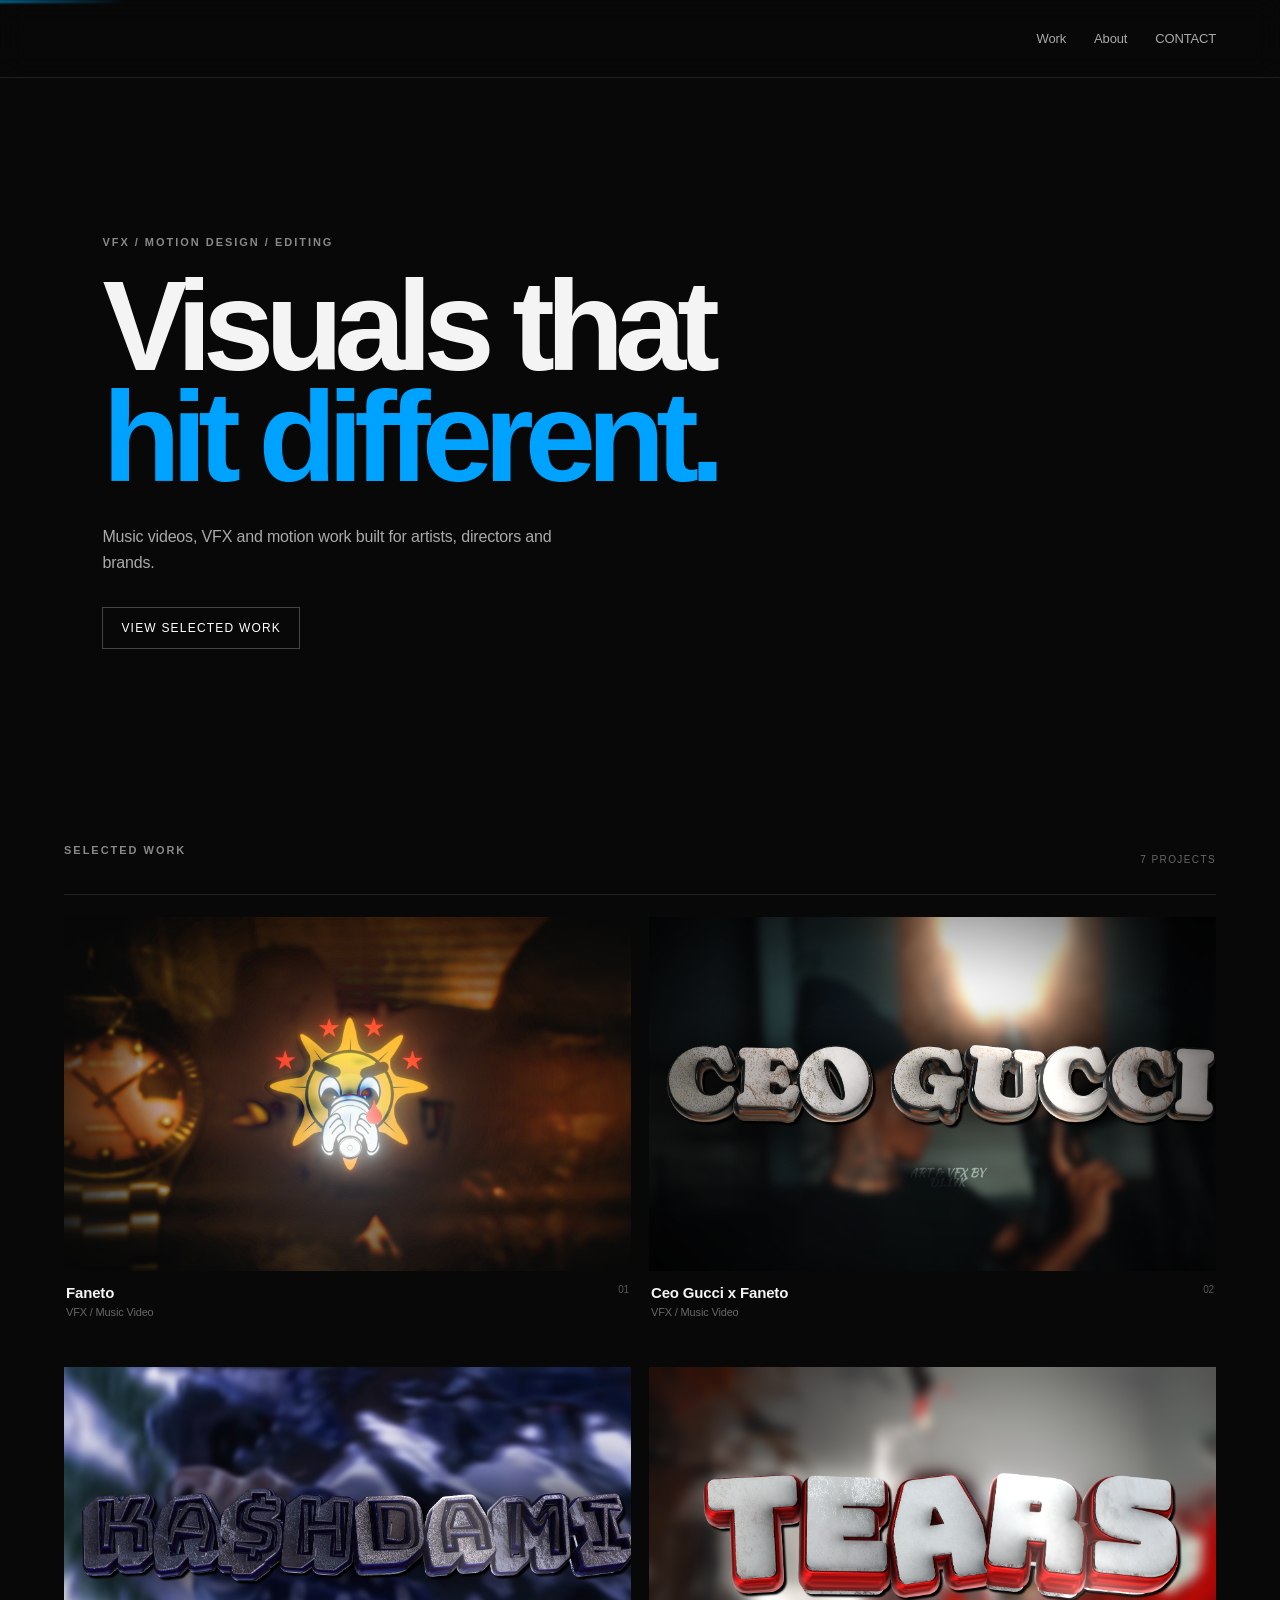
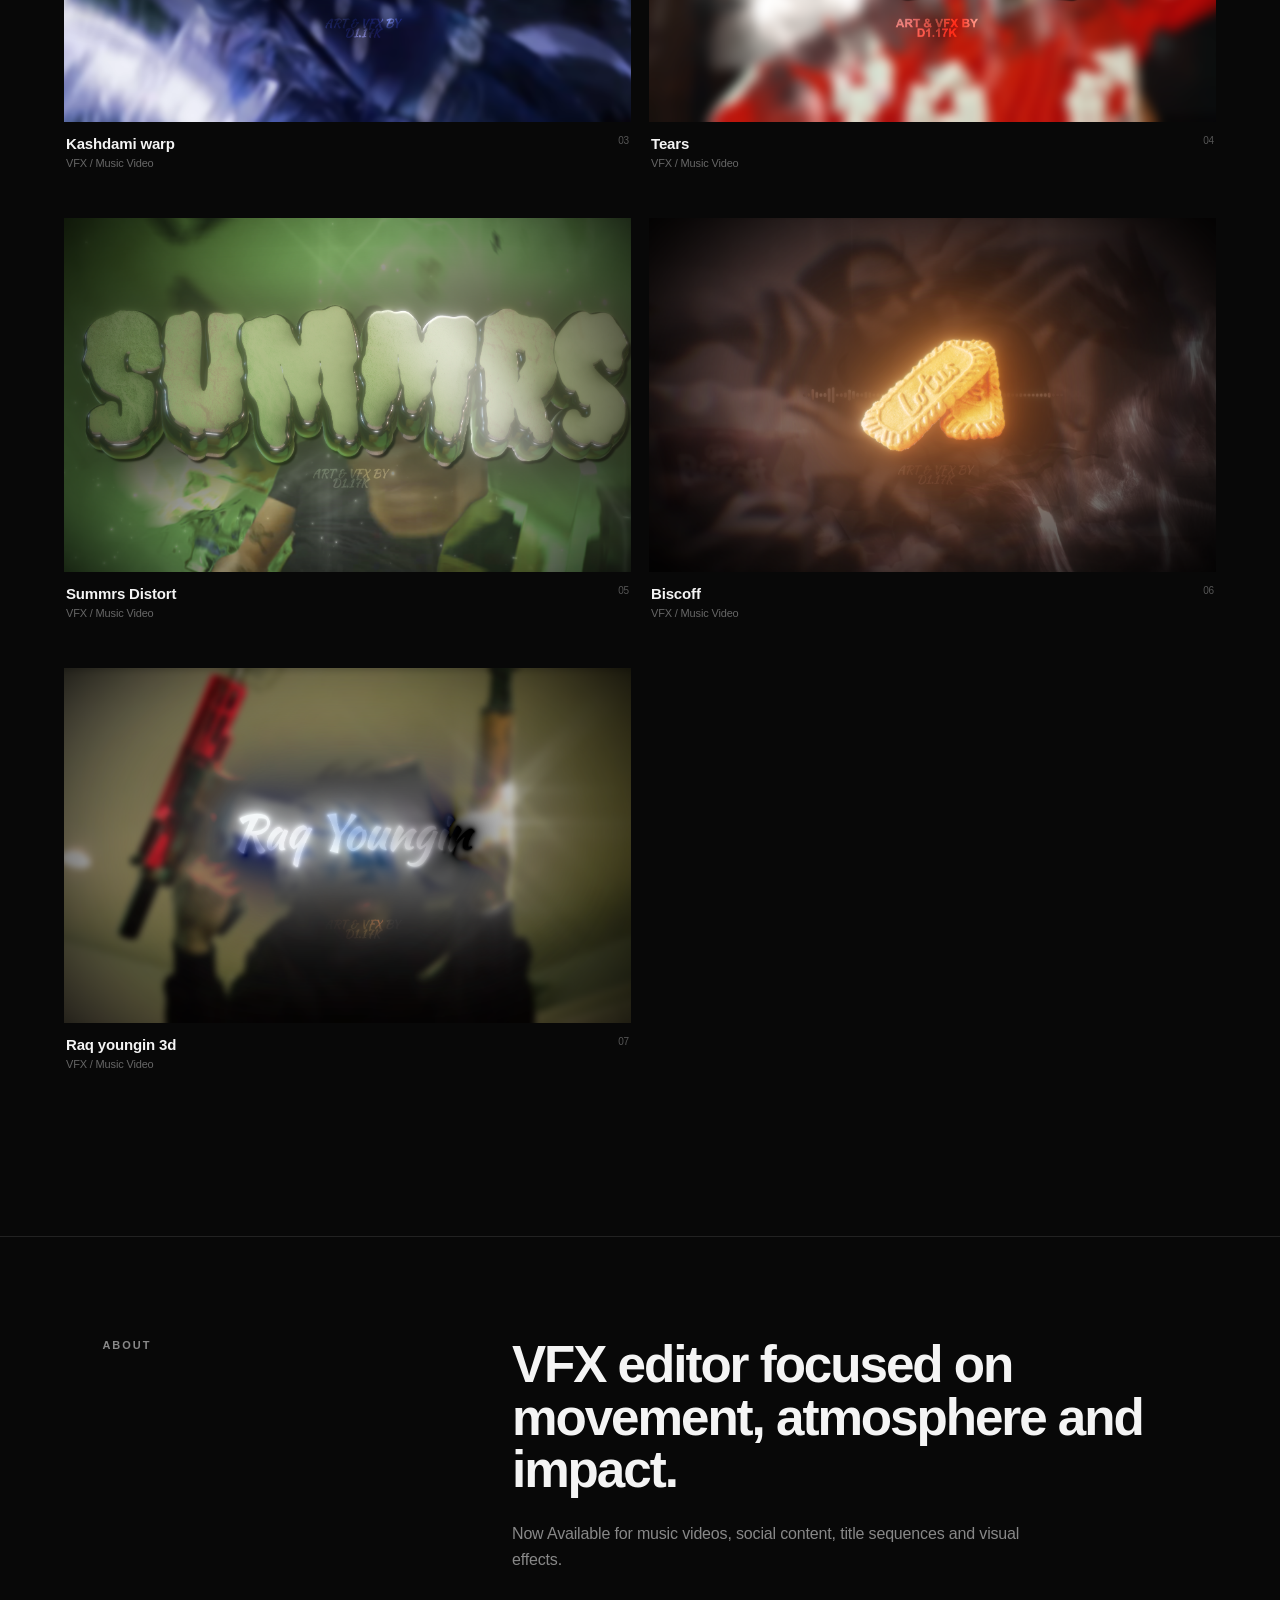
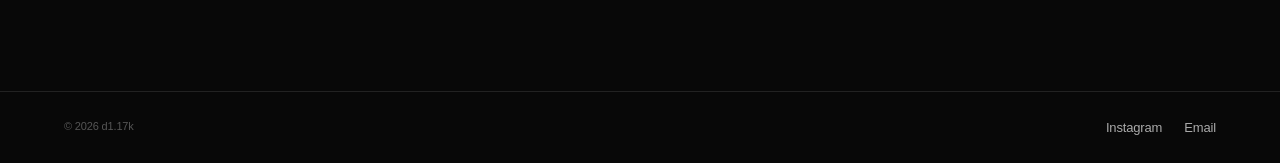
==== index.html @ 67b890e6 "Update index.html" ====
<!doctype html>
<html lang="en">
<head>
  <meta charset="utf-8">
  <meta name="viewport" content="width=device-width, initial-scale=1">
  <title>d1.17k — VFX/Motion</title>
  <link rel="icon" type="image/png" href="favicon.png">
  <meta name="description" content="VFX, motion design and music video work by d1.17k">
  <link rel="stylesheet" href="style.css">
</head>
<body>
  <header class="nav">
    <a class="logo" href="#">
  <video
    src="videos/logo.mov"
    autoplay
    muted
    loop
    playsinline
  ></video>
</a>
    <nav>
      <a href="#work">Work</a>
      <a href="#about">About</a>
      <a href="contact.html">CONTACT</a>
    </nav>
  </header>

  <main>
    <section class="hero">
      <p class="eyebrow">VFX / MOTION DESIGN / EDITING</p>
      <h1>Visuals that<br><span>hit different.</span></h1>
      <p class="intro">Music videos, VFX and motion work built for artists, directors and brands.</p>
      <a class="button" href="#work">View selected work</a>
    </section>

    <section id="work" class="work">
      <div class="section-head">
        <p class="eyebrow">SELECTED WORK</p>
        <p class="count" id="count"></p>
      </div>
      <div class="grid" id="grid"></div>
    </section>

    <section id="about" class="about">
      <p class="eyebrow">ABOUT</p>
      <div>
        <h2>VFX editor focused on movement, atmosphere and impact.</h2>
        <p>Now Available for music videos, social content, title sequences and visual effects.</p>
      </div>
    </section>
  </main>

  <footer>
    <span>© 2026 d1.17k</span>
    <div>
      <a href="https://instagram.com/d1.17k" target="_blank" rel="noreferrer">Instagram</a>
      <a href="contact.html">Email</a>
    </div>
  </footer>

  <script src="videos.js"></script>
  <script>
    const grid = document.getElementById('grid');
    const count = document.getElementById('count');
    count.textContent = `${VIDEOS.length} PROJECT${VIDEOS.length === 1 ? '' : 'S'}`;

    VIDEOS.forEach((v, i) => {
      const card = document.createElement('article');
      card.className = 'card';
     card.innerHTML = `
  <div class="media">
    ${v.poster ? `<img class="thumbnail" src="${v.poster}" alt="${v.title} thumbnail">` : ''}
    <video src="${v.src}" loop playsinline preload="metadata"></video>
    <div class="play">PLAY</div>
  </div>
  <div class="meta">
    <div><h3>${v.title}</h3><p>${v.category || ''}</p></div>
    <span>${String(i+1).padStart(2,'0')}</span>
  </div>`;

const video = card.querySelector('video');
const thumbnail = card.querySelector('.thumbnail');
const media = card.querySelector('.media');

media.addEventListener('mouseenter', () => {
  if (thumbnail) thumbnail.style.opacity = '0';
  video.style.opacity = '1';
  video.play().catch(() => {});
});

media.addEventListener('mouseleave', () => {
  video.pause();
  video.currentTime = 0;
  video.style.opacity = '0';

  if (thumbnail) {
    thumbnail.style.opacity = '1';
  }
});

media.addEventListener('click', () => {
  if (video.paused) {
    if (thumbnail) thumbnail.style.opacity = '0';
    video.style.opacity = '1';
    video.play().catch(() => {});
  } else {
    video.pause();
    video.currentTime = 0;
    video.style.opacity = '0';

    if (thumbnail) {
      thumbnail.style.opacity = '1';
    }
  }
});
      grid.appendChild(card);
    });
  </script>
</body>
</html>
---- style.css ----
*{box-sizing:border-box}html{scroll-behavior:smooth}body{margin:0;background:#080808;color:#f4f4f4;font-family:Arial,Helvetica,sans-serif;letter-spacing:-.01em}.nav{height:78px;display:flex;align-items:center;justify-content:space-between;padding:0 5vw;border-bottom:1px solid #202020;position:sticky;top:0;background:rgba(8,8,8,.88);backdrop-filter:blur(14px);z-index:10}.logo{font-weight:900;font-size:21px;letter-spacing:.08em;color:#fff;text-decoration:none}.logo span{color:#00a2ff}.nav nav{display:flex;gap:28px}.nav nav a,footer a{color:#aaa;text-decoration:none;font-size:13px}.nav nav a:hover,footer a:hover{color:#fff}.hero{min-height:78vh;padding:13vh 8vw 10vh;display:flex;flex-direction:column;justify-content:center}.eyebrow{font-size:11px;letter-spacing:.18em;color:#888;font-weight:700;margin:0 0 22px}.hero h1{font-size:clamp(58px,10vw,150px);line-height:.87;letter-spacing:-.07em;margin:0;font-weight:900}.hero h1 span{color:#00a2ff}.intro{max-width:480px;color:#aaa;line-height:1.6;margin:32px 0}.button{width:max-content;border:1px solid #444;color:#fff;text-decoration:none;padding:13px 18px;font-size:12px;text-transform:uppercase;letter-spacing:.1em}.button:hover{background:#fff;color:#000}.work{padding:5vw 5vw 12vw}.section-head{display:flex;justify-content:space-between;border-bottom:1px solid #222;padding-bottom:16px;margin-bottom:22px}.count{font-size:10px;color:#666;letter-spacing:.14em}.grid{display:grid;grid-template-columns:repeat(2,minmax(0,1fr));gap:36px 18px}.card{min-width:0}.media{aspect-ratio:16/10;background:#111;position:relative;overflow:hidden;cursor:pointer}.media video{width:100%;height:100%;object-fit:cover;display:block;transition:transform .5s ease}.media:hover video{transform:scale(1.025)}.play{position:absolute;right:14px;bottom:14px;background:rgba(0,0,0,.7);padding:8px 10px;font-size:9px;letter-spacing:.15em;opacity:0;transition:.2s}.media:hover .play{opacity:1}.meta{display:flex;justify-content:space-between;padding:13px 2px}.meta h3{font-size:15px;margin:0 0 5px;font-weight:600}.meta p{font-size:11px;color:#666;margin:0}.meta>span{font-size:10px;color:#555}.about{border-top:1px solid #222;padding:8vw 8vw;display:grid;grid-template-columns:1fr 2fr;gap:6vw}.about h2{font-size:clamp(28px,4vw,58px);line-height:1.02;letter-spacing:-.04em;margin:0 0 25px}.about div p{color:#888;max-width:550px;line-height:1.6}footer{border-top:1px solid #222;padding:28px 5vw;display:flex;justify-content:space-between;color:#555;font-size:11px}footer div{display:flex;gap:22px}@media(max-width:700px){.grid{grid-template-columns:1fr}.about{grid-template-columns:1fr;gap:20px}.nav{padding:0 6vw}.nav nav{gap:15px}.hero{padding-left:6vw;padding-right:6vw}}
.media {
  position: relative;
  overflow: hidden;
}

.media .thumbnail,
.media video {
  width: 100%;
  height: 100%;
  object-fit: cover;
  display: block;
}

.media .thumbnail {
  position: absolute;
  inset: 0;
  z-index: 2;
  opacity: 2;
  transition: opacity 0.5s ease;
}

.media video {
  position: relative;
  z-index: 1;
  opacity: 0;
  transition: opacity 0.5s ease;
}

body {
  position: relative;
}

body::before {
  content: "";
  position: fixed;
  top: 0;
  left: -30%;
  width: 40%;
  height: 3px;
  z-index: 9999;
  pointer-events: none;

  background: linear-gradient(
    90deg,
    transparent,
    rgba(255, 0, 80, 0.7),
    rgba(120, 0, 255, 0.7),
    rgba(0, 180, 255, 0.7),
    transparent
  );

  filter: blur(1px);
  opacity: 0.85;

  animation: rgbChase 5s linear infinite;
}

@keyframes rgbChase {
  0% {
    left: -30%;
  }

  100% {
    left: 100%;
  }
}
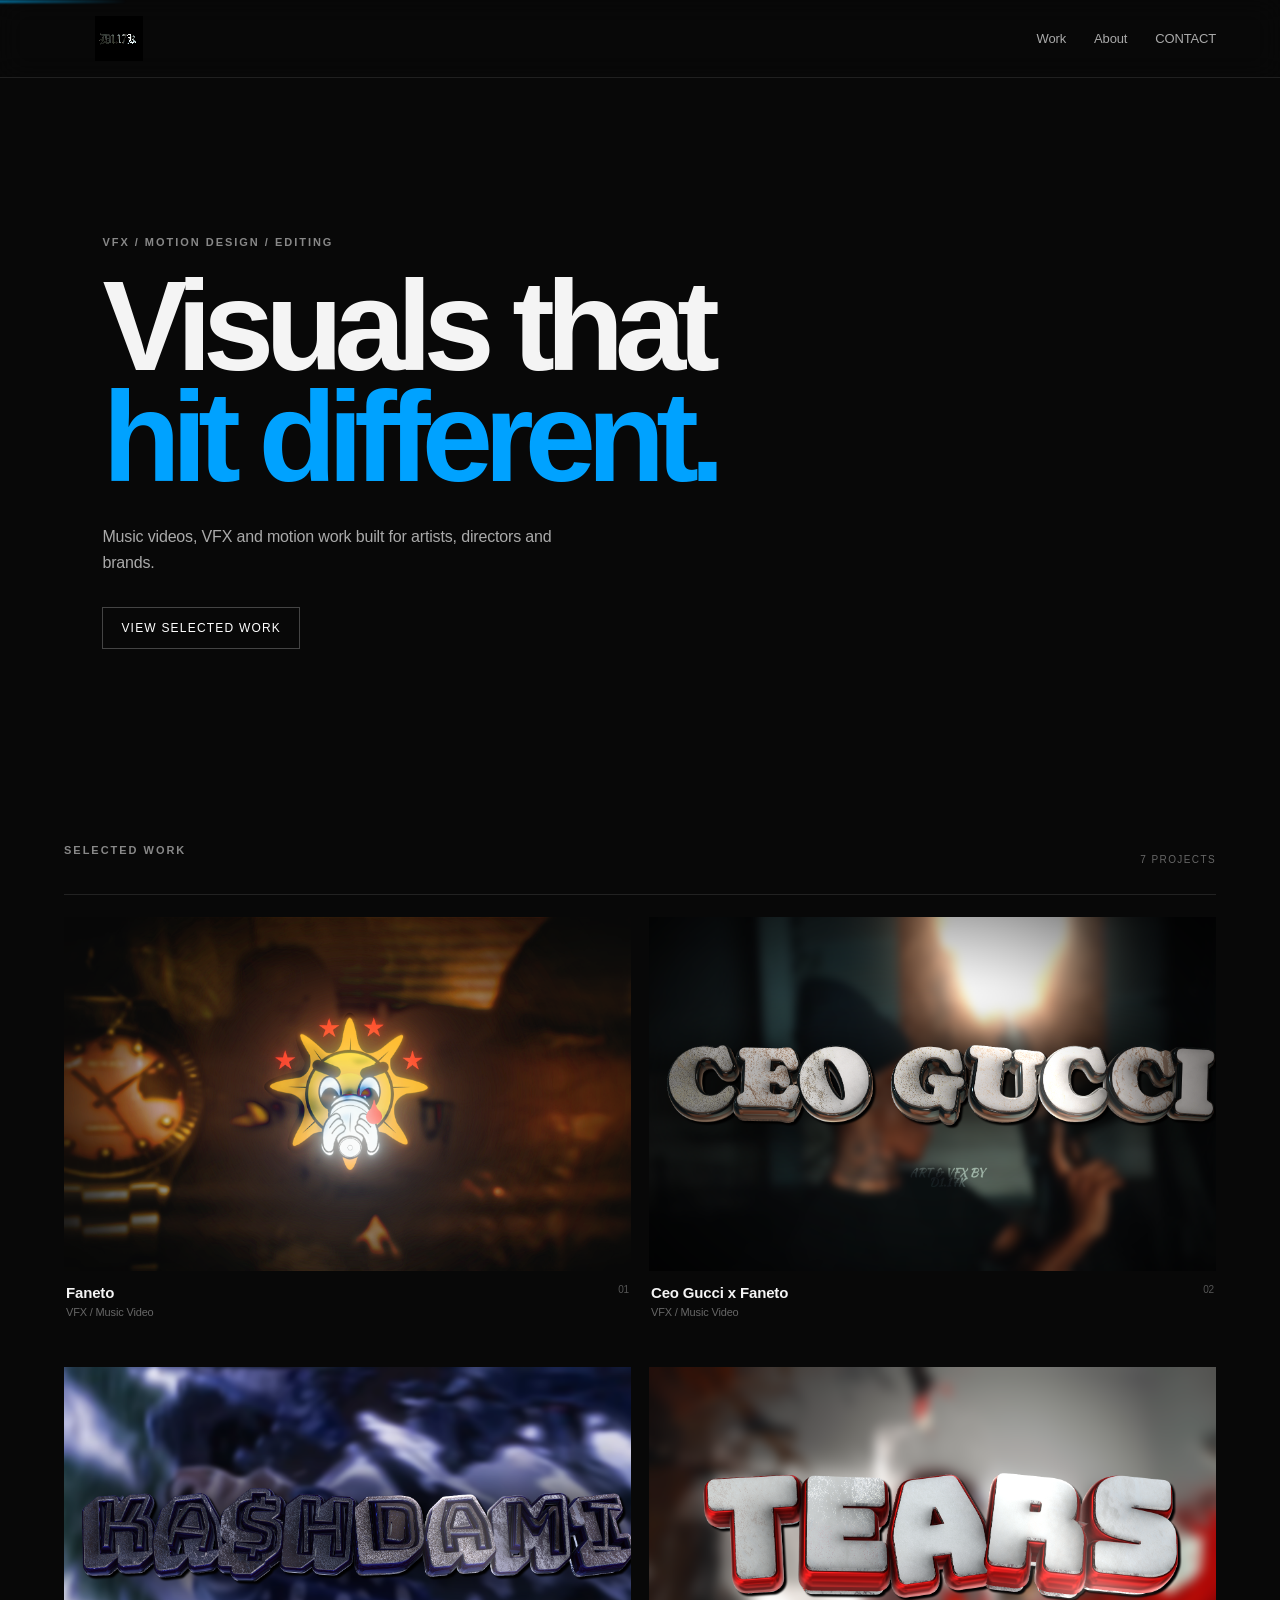
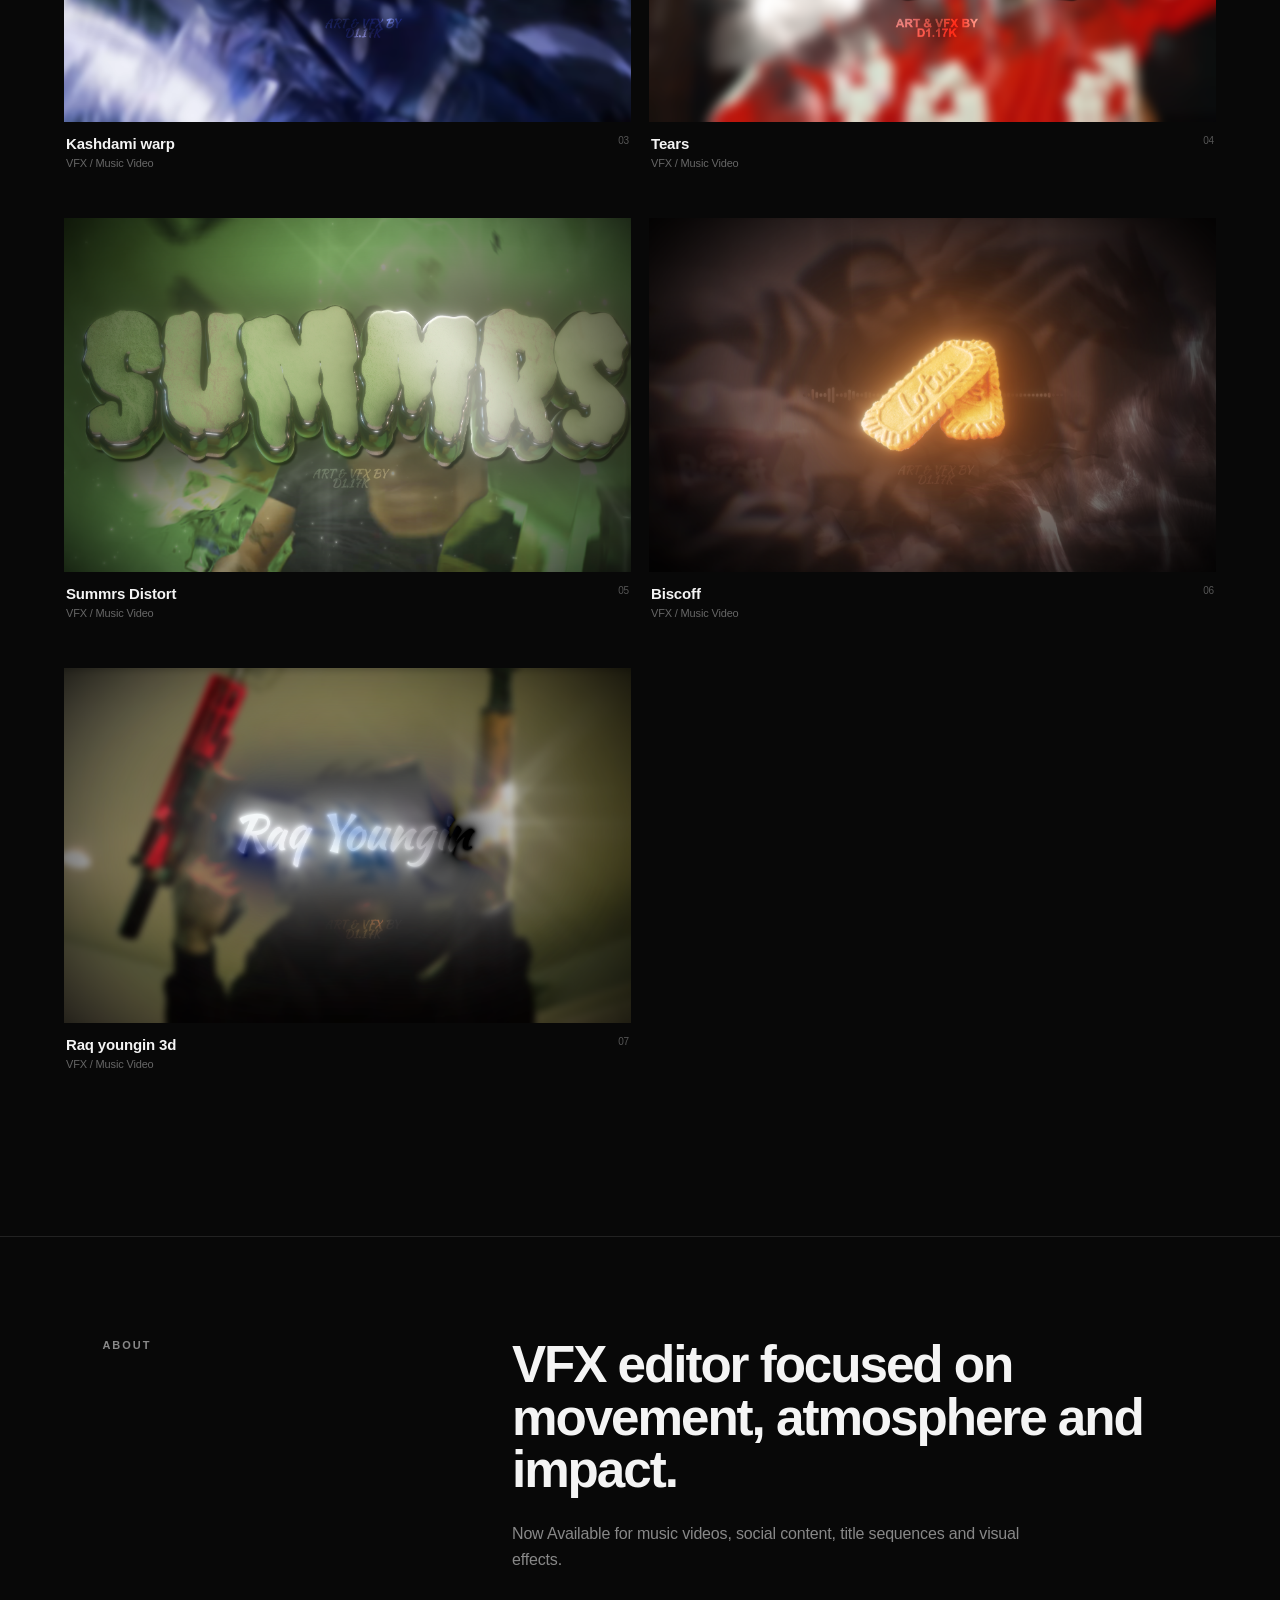
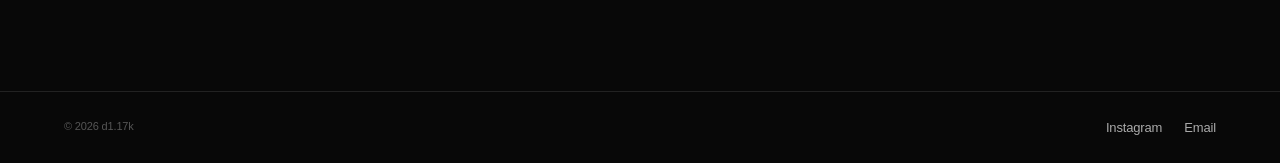
==== commit 774b9b2f: "Update index.html" ====
--- a/index.html
+++ b/index.html
@@ -11,13 +11,9 @@
 <body>
   <header class="nav">
     <a class="logo" href="#">
-  <video
-    src="videos/logo.mov"
-    autoplay
-    muted
-    loop
-    playsinline
-  ></video>
+<video autoplay muted loop playsinline>
+  <source src="videos/logo.webm" type="video/webm">
+</video>
 </a>
     <nav>
       <a href="#work">Work</a>
--- a/style.css
+++ b/style.css
@@ -65,3 +65,17 @@
     left: 100%;
   }
 }
+
+.logo {
+  display: flex;
+  align-items: center;
+  width: 110px;
+  height: 45px;
+}
+
+.logo video {
+  width: 100%;
+  height: 100%;
+  object-fit: contain;
+  display: block;
+}
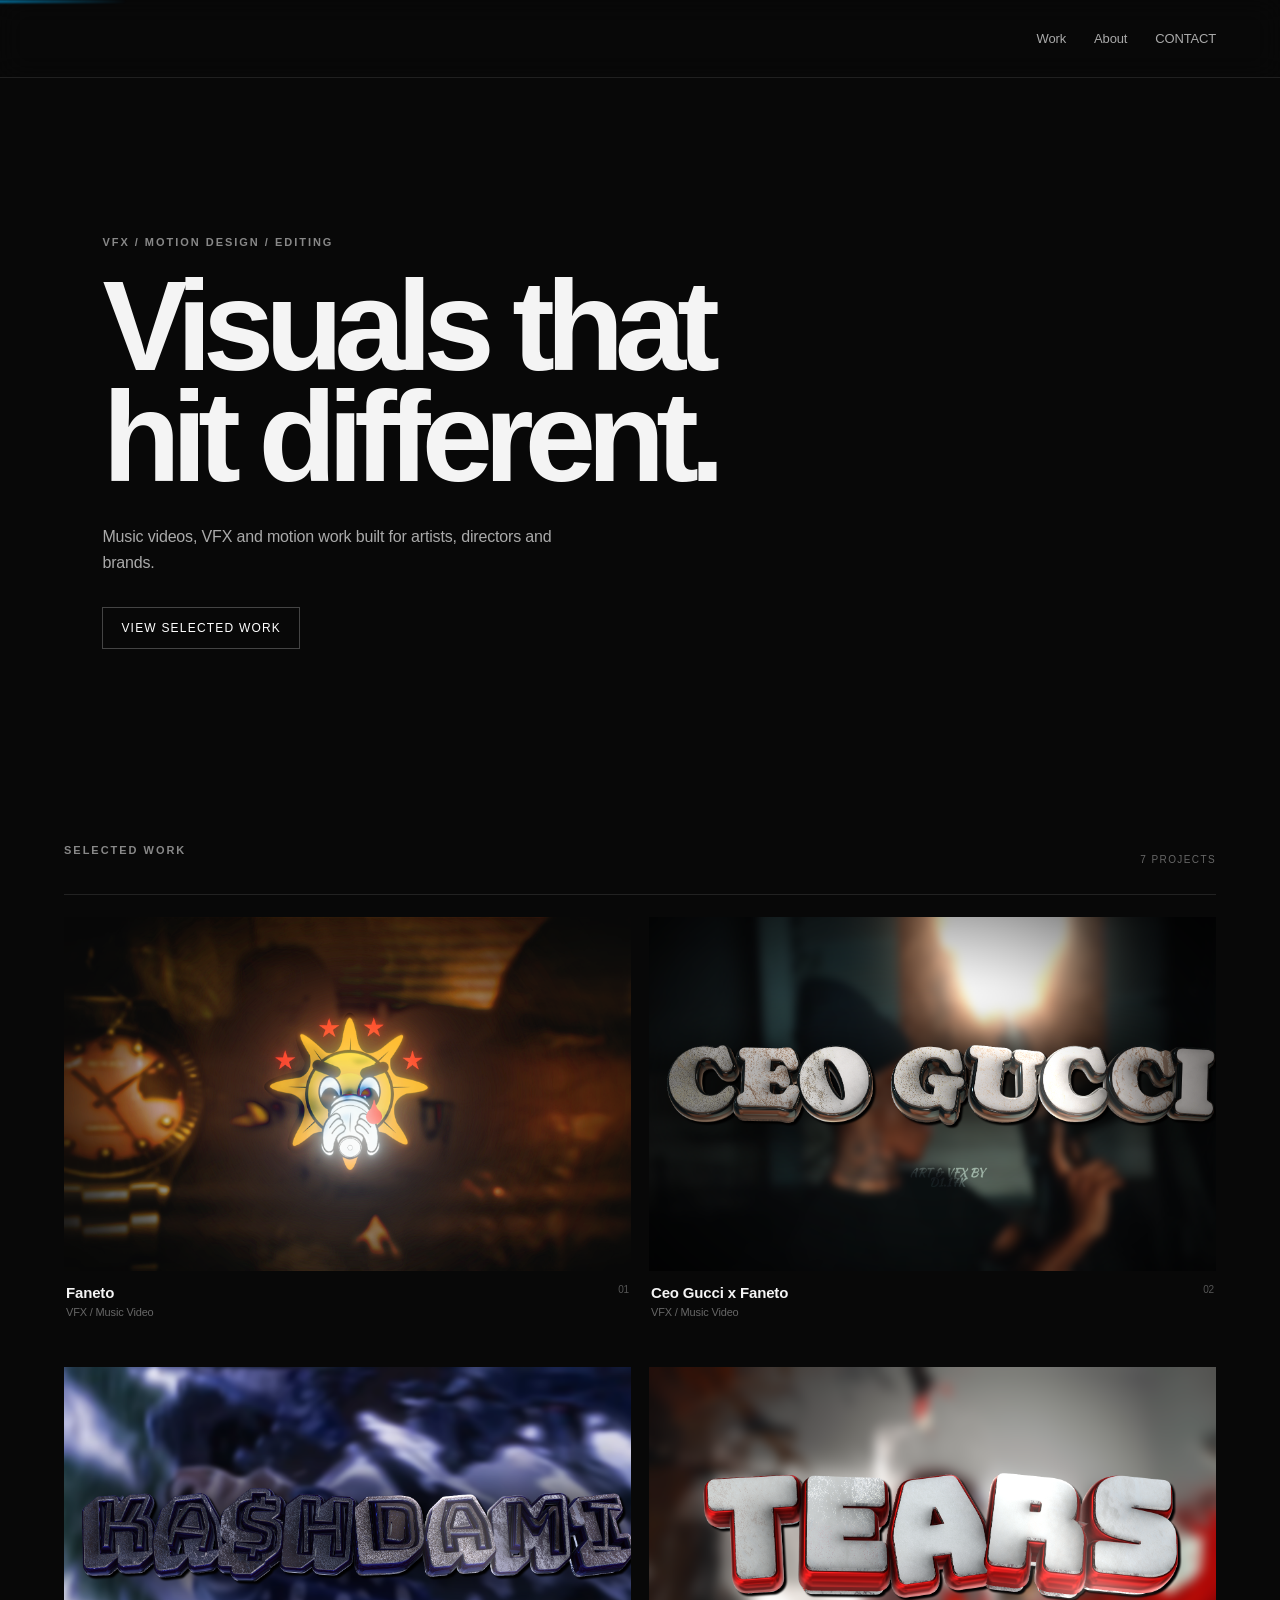
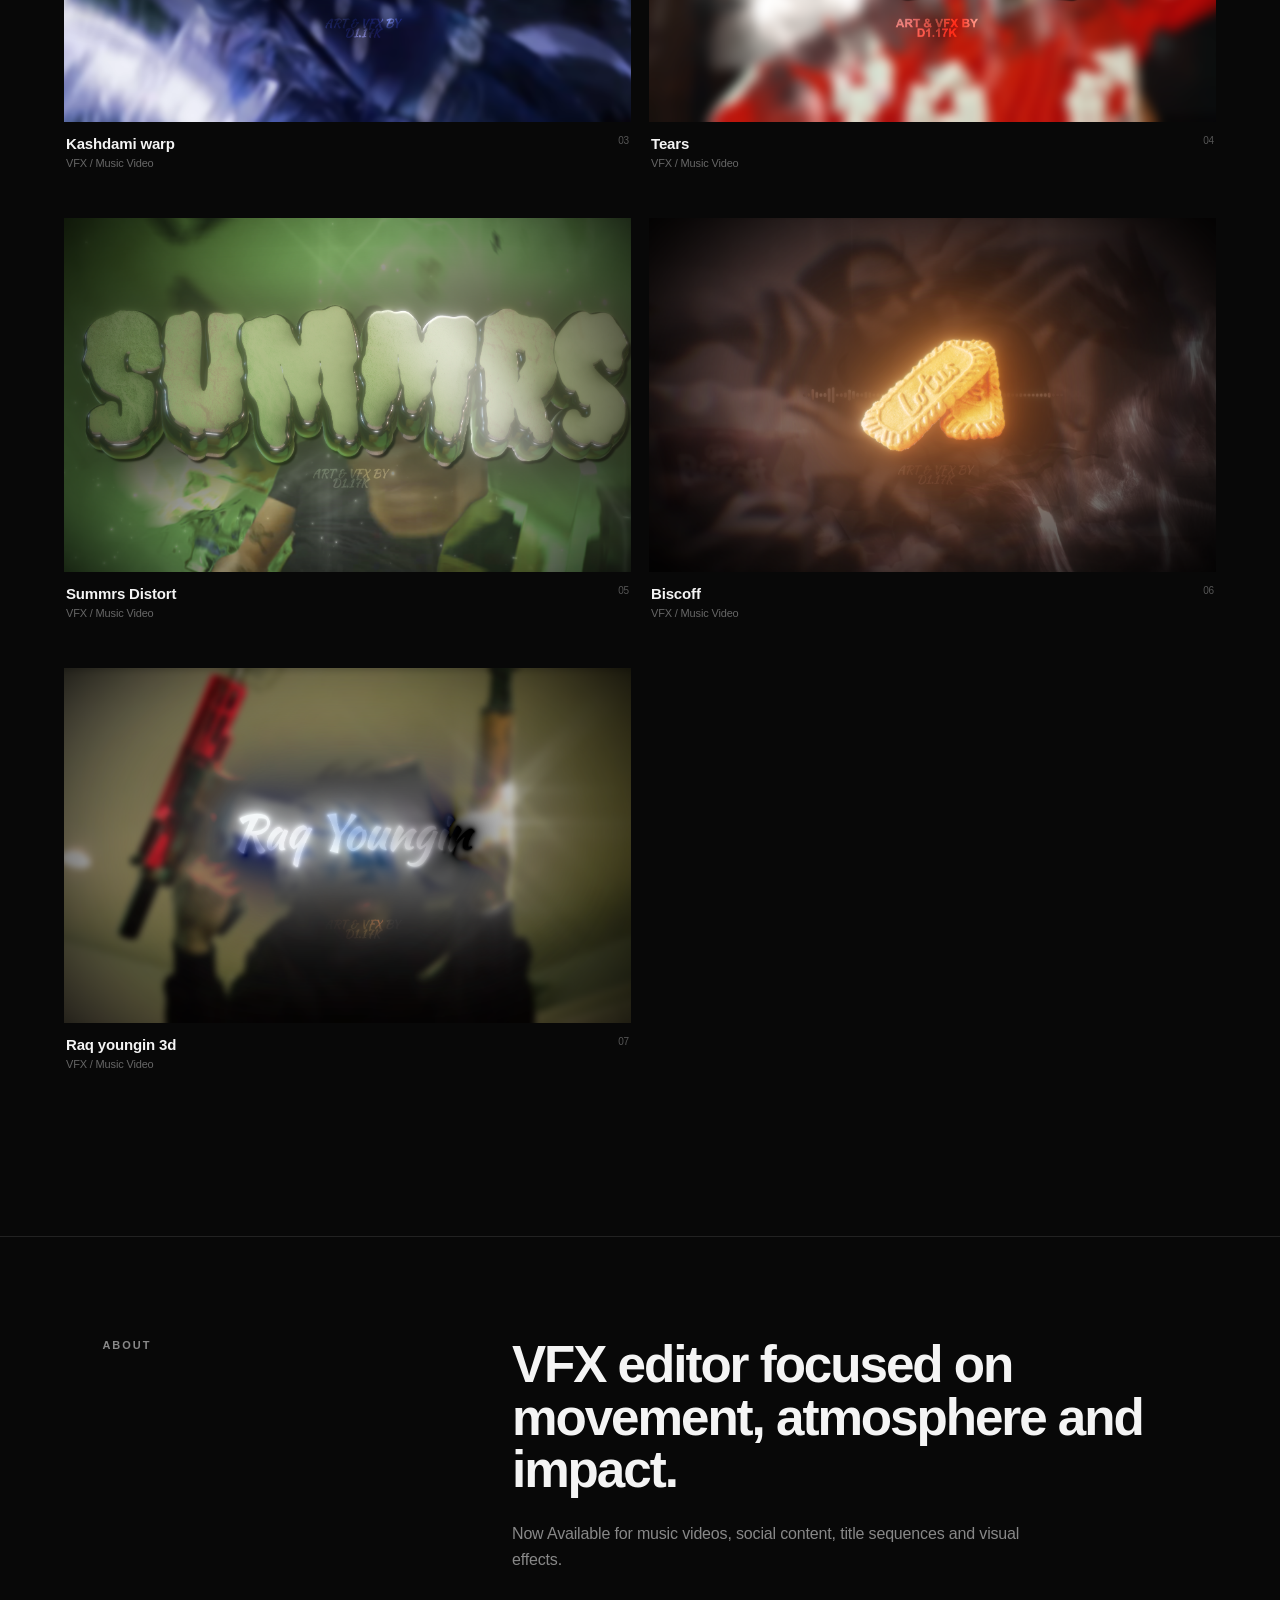
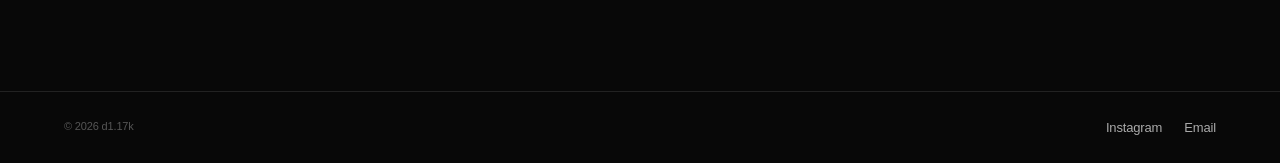
==== commit 67f87e14: "Update index.html" ====
--- a/index.html
+++ b/index.html
@@ -12,7 +12,7 @@
   <header class="nav">
     <a class="logo" href="#">
 <video autoplay muted loop playsinline>
-  <source src="videos/logo.webm" type="video/webm">
+  <source src="videos/logov.webm" type="video/webm">
 </video>
 </a>
     <nav>
--- a/style.css
+++ b/style.css
@@ -1,4 +1,4 @@
-*{box-sizing:border-box}html{scroll-behavior:smooth}body{margin:0;background:#080808;color:#f4f4f4;font-family:Arial,Helvetica,sans-serif;letter-spacing:-.01em}.nav{height:78px;display:flex;align-items:center;justify-content:space-between;padding:0 5vw;border-bottom:1px solid #202020;position:sticky;top:0;background:rgba(8,8,8,.88);backdrop-filter:blur(14px);z-index:10}.logo{font-weight:900;font-size:21px;letter-spacing:.08em;color:#fff;text-decoration:none}.logo span{color:#00a2ff}.nav nav{display:flex;gap:28px}.nav nav a,footer a{color:#aaa;text-decoration:none;font-size:13px}.nav nav a:hover,footer a:hover{color:#fff}.hero{min-height:78vh;padding:13vh 8vw 10vh;display:flex;flex-direction:column;justify-content:center}.eyebrow{font-size:11px;letter-spacing:.18em;color:#888;font-weight:700;margin:0 0 22px}.hero h1{font-size:clamp(58px,10vw,150px);line-height:.87;letter-spacing:-.07em;margin:0;font-weight:900}.hero h1 span{color:#00a2ff}.intro{max-width:480px;color:#aaa;line-height:1.6;margin:32px 0}.button{width:max-content;border:1px solid #444;color:#fff;text-decoration:none;padding:13px 18px;font-size:12px;text-transform:uppercase;letter-spacing:.1em}.button:hover{background:#fff;color:#000}.work{padding:5vw 5vw 12vw}.section-head{display:flex;justify-content:space-between;border-bottom:1px solid #222;padding-bottom:16px;margin-bottom:22px}.count{font-size:10px;color:#666;letter-spacing:.14em}.grid{display:grid;grid-template-columns:repeat(2,minmax(0,1fr));gap:36px 18px}.card{min-width:0}.media{aspect-ratio:16/10;background:#111;position:relative;overflow:hidden;cursor:pointer}.media video{width:100%;height:100%;object-fit:cover;display:block;transition:transform .5s ease}.media:hover video{transform:scale(1.025)}.play{position:absolute;right:14px;bottom:14px;background:rgba(0,0,0,.7);padding:8px 10px;font-size:9px;letter-spacing:.15em;opacity:0;transition:.2s}.media:hover .play{opacity:1}.meta{display:flex;justify-content:space-between;padding:13px 2px}.meta h3{font-size:15px;margin:0 0 5px;font-weight:600}.meta p{font-size:11px;color:#666;margin:0}.meta>span{font-size:10px;color:#555}.about{border-top:1px solid #222;padding:8vw 8vw;display:grid;grid-template-columns:1fr 2fr;gap:6vw}.about h2{font-size:clamp(28px,4vw,58px);line-height:1.02;letter-spacing:-.04em;margin:0 0 25px}.about div p{color:#888;max-width:550px;line-height:1.6}footer{border-top:1px solid #222;padding:28px 5vw;display:flex;justify-content:space-between;color:#555;font-size:11px}footer div{display:flex;gap:22px}@media(max-width:700px){.grid{grid-template-columns:1fr}.about{grid-template-columns:1fr;gap:20px}.nav{padding:0 6vw}.nav nav{gap:15px}.hero{padding-left:6vw;padding-right:6vw}}
+*{box-sizing:border-box}html{scroll-behavior:smooth}body{margin:0;background:#080808;color:#f4f4f4;font-family:Arial,Helvetica,sans-serif;letter-spacing:-.01em}.nav{height:78px;display:flex;align-items:center;justify-content:space-between;padding:0 5vw;border-bottom:1px solid #202020;position:sticky;top:0;background:rgba(8,8,8,.88);backdrop-filter:blur(14px);z-index:10}.logo{font-weight:900;font-size:21px;letter-spacing:.08em;color:#fff;text-decoration:none}.logo span{color:##242424}.nav nav{display:flex;gap:28px}.nav nav a,footer a{color:#aaa;text-decoration:none;font-size:13px}.nav nav a:hover,footer a:hover{color:#fff}.hero{min-height:78vh;padding:13vh 8vw 10vh;display:flex;flex-direction:column;justify-content:center}.eyebrow{font-size:11px;letter-spacing:.18em;color:#888;font-weight:700;margin:0 0 22px}.hero h1{font-size:clamp(58px,10vw,150px);line-height:.87;letter-spacing:-.07em;margin:0;font-weight:900}.hero h1 span{color:##242424}.intro{max-width:480px;color:#aaa;line-height:1.6;margin:32px 0}.button{width:max-content;border:1px solid #444;color:#fff;text-decoration:none;padding:13px 18px;font-size:12px;text-transform:uppercase;letter-spacing:.1em}.button:hover{background:#fff;color:#000}.work{padding:5vw 5vw 12vw}.section-head{display:flex;justify-content:space-between;border-bottom:1px solid #222;padding-bottom:16px;margin-bottom:22px}.count{font-size:10px;color:#666;letter-spacing:.14em}.grid{display:grid;grid-template-columns:repeat(2,minmax(0,1fr));gap:36px 18px}.card{min-width:0}.media{aspect-ratio:16/10;background:#111;position:relative;overflow:hidden;cursor:pointer}.media video{width:100%;height:100%;object-fit:cover;display:block;transition:transform .5s ease}.media:hover video{transform:scale(1.025)}.play{position:absolute;right:14px;bottom:14px;background:rgba(0,0,0,.7);padding:8px 10px;font-size:9px;letter-spacing:.15em;opacity:0;transition:.2s}.media:hover .play{opacity:1}.meta{display:flex;justify-content:space-between;padding:13px 2px}.meta h3{font-size:15px;margin:0 0 5px;font-weight:600}.meta p{font-size:11px;color:#666;margin:0}.meta>span{font-size:10px;color:#555}.about{border-top:1px solid #222;padding:8vw 8vw;display:grid;grid-template-columns:1fr 2fr;gap:6vw}.about h2{font-size:clamp(28px,4vw,58px);line-height:1.02;letter-spacing:-.04em;margin:0 0 25px}.about div p{color:#888;max-width:550px;line-height:1.6}footer{border-top:1px solid #222;padding:28px 5vw;display:flex;justify-content:space-between;color:#555;font-size:11px}footer div{display:flex;gap:22px}@media(max-width:700px){.grid{grid-template-columns:1fr}.about{grid-template-columns:1fr;gap:20px}.nav{padding:0 6vw}.nav nav{gap:15px}.hero{padding-left:6vw;padding-right:6vw}}
 .media {
   position: relative;
   overflow: hidden;
@@ -44,7 +44,7 @@
   background: linear-gradient(
     90deg,
     transparent,
-    rgba(255, 0, 80, 0.7),
+    rgba(255, 255, 255, 255),
     rgba(120, 0, 255, 0.7),
     rgba(0, 180, 255, 0.7),
     transparent
@@ -74,8 +74,8 @@
 }
 
 .logo video {
-  width: 100%;
-  height: 100%;
+  width: 300%;
+  height: 300%;
   object-fit: contain;
   display: block;
 }
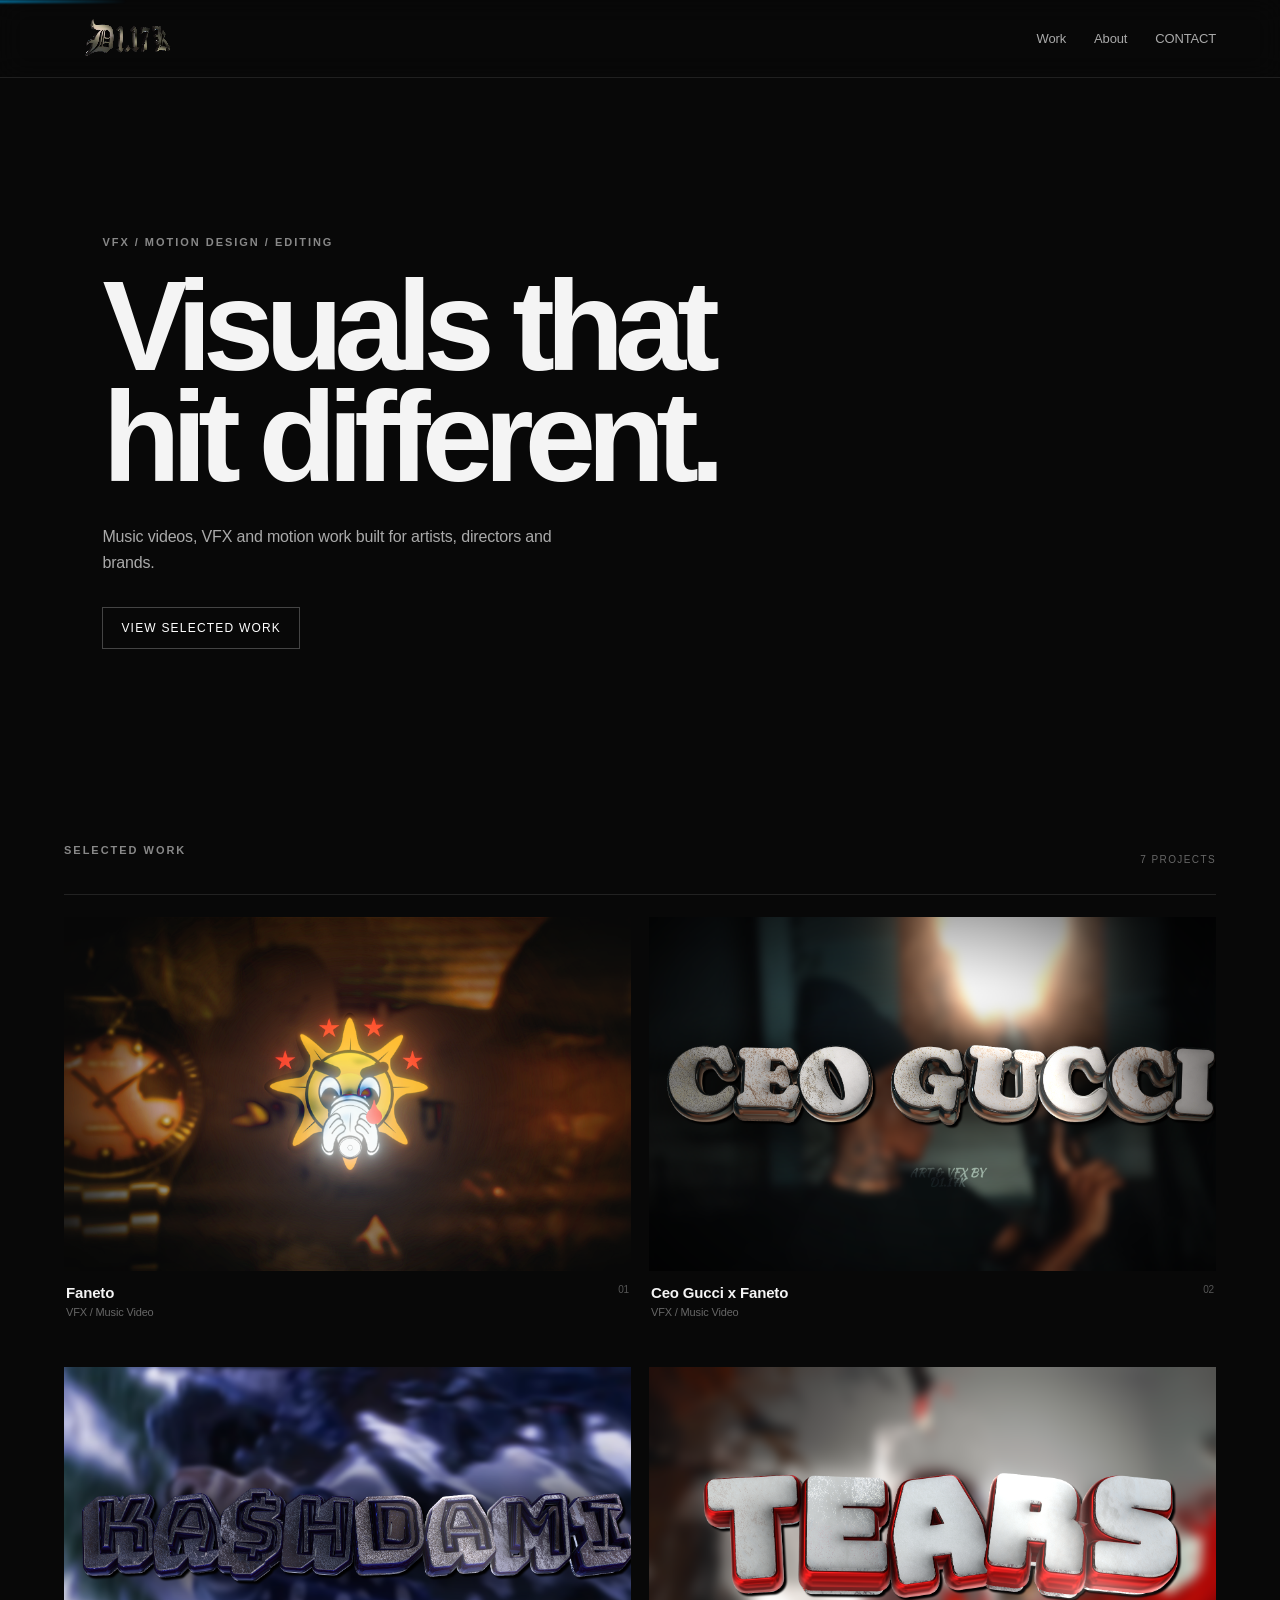
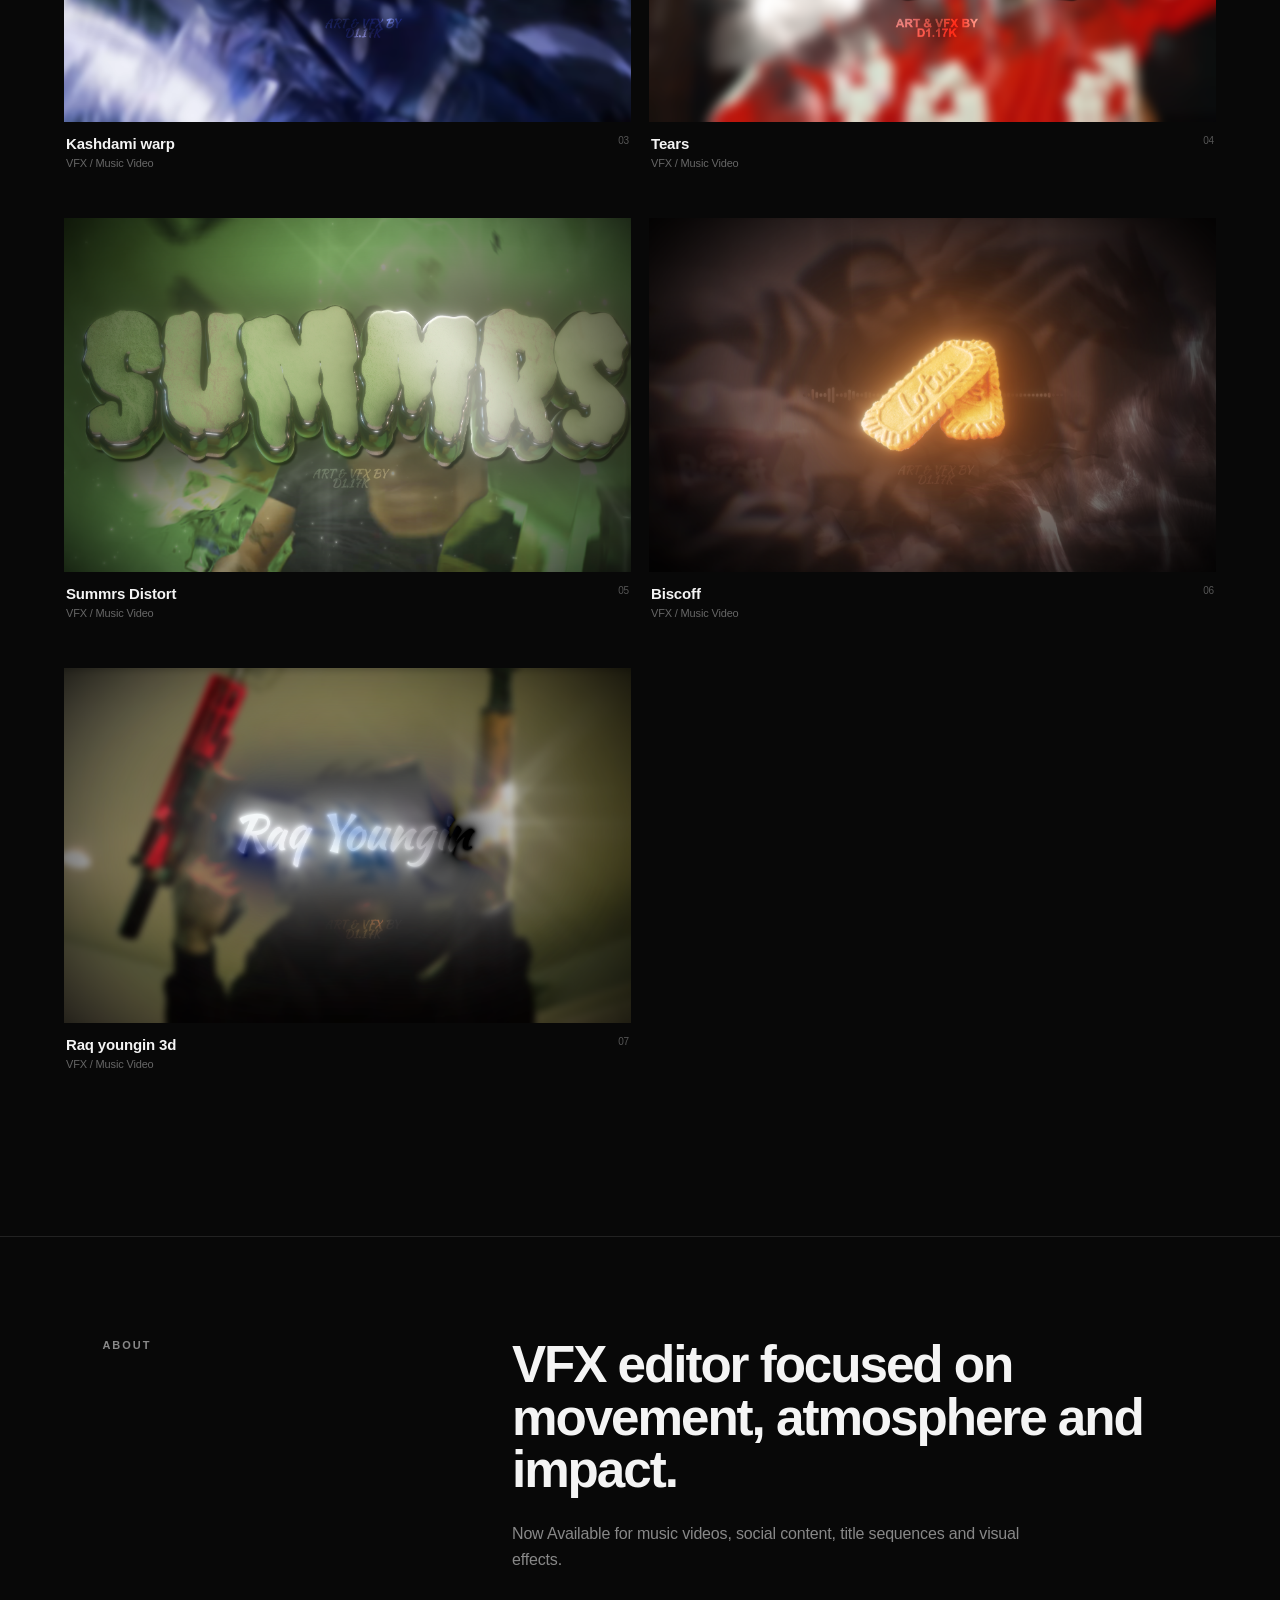
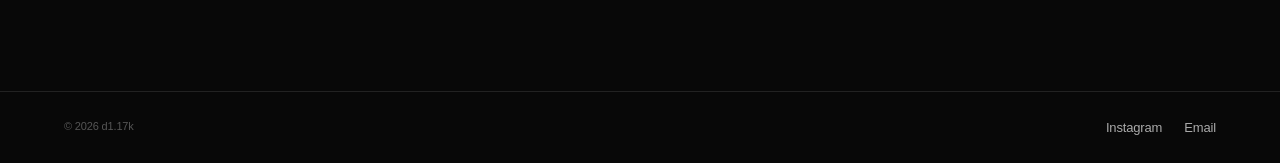
==== commit 8d54cce7: "Update index.html" ====
--- a/index.html
+++ b/index.html
@@ -12,7 +12,7 @@
   <header class="nav">
     <a class="logo" href="#">
 <video autoplay muted loop playsinline>
-  <source src="videos/logov.webm" type="video/webm">
+  <source src="videos/logo.webm" type="video/webm">
 </video>
 </a>
     <nav>
--- a/style.css
+++ b/style.css
@@ -74,8 +74,8 @@
 }
 
 .logo video {
-  width: 300%;
-  height: 300%;
+  width: 290%;
+  height: 290%;
   object-fit: contain;
   display: block;
 }
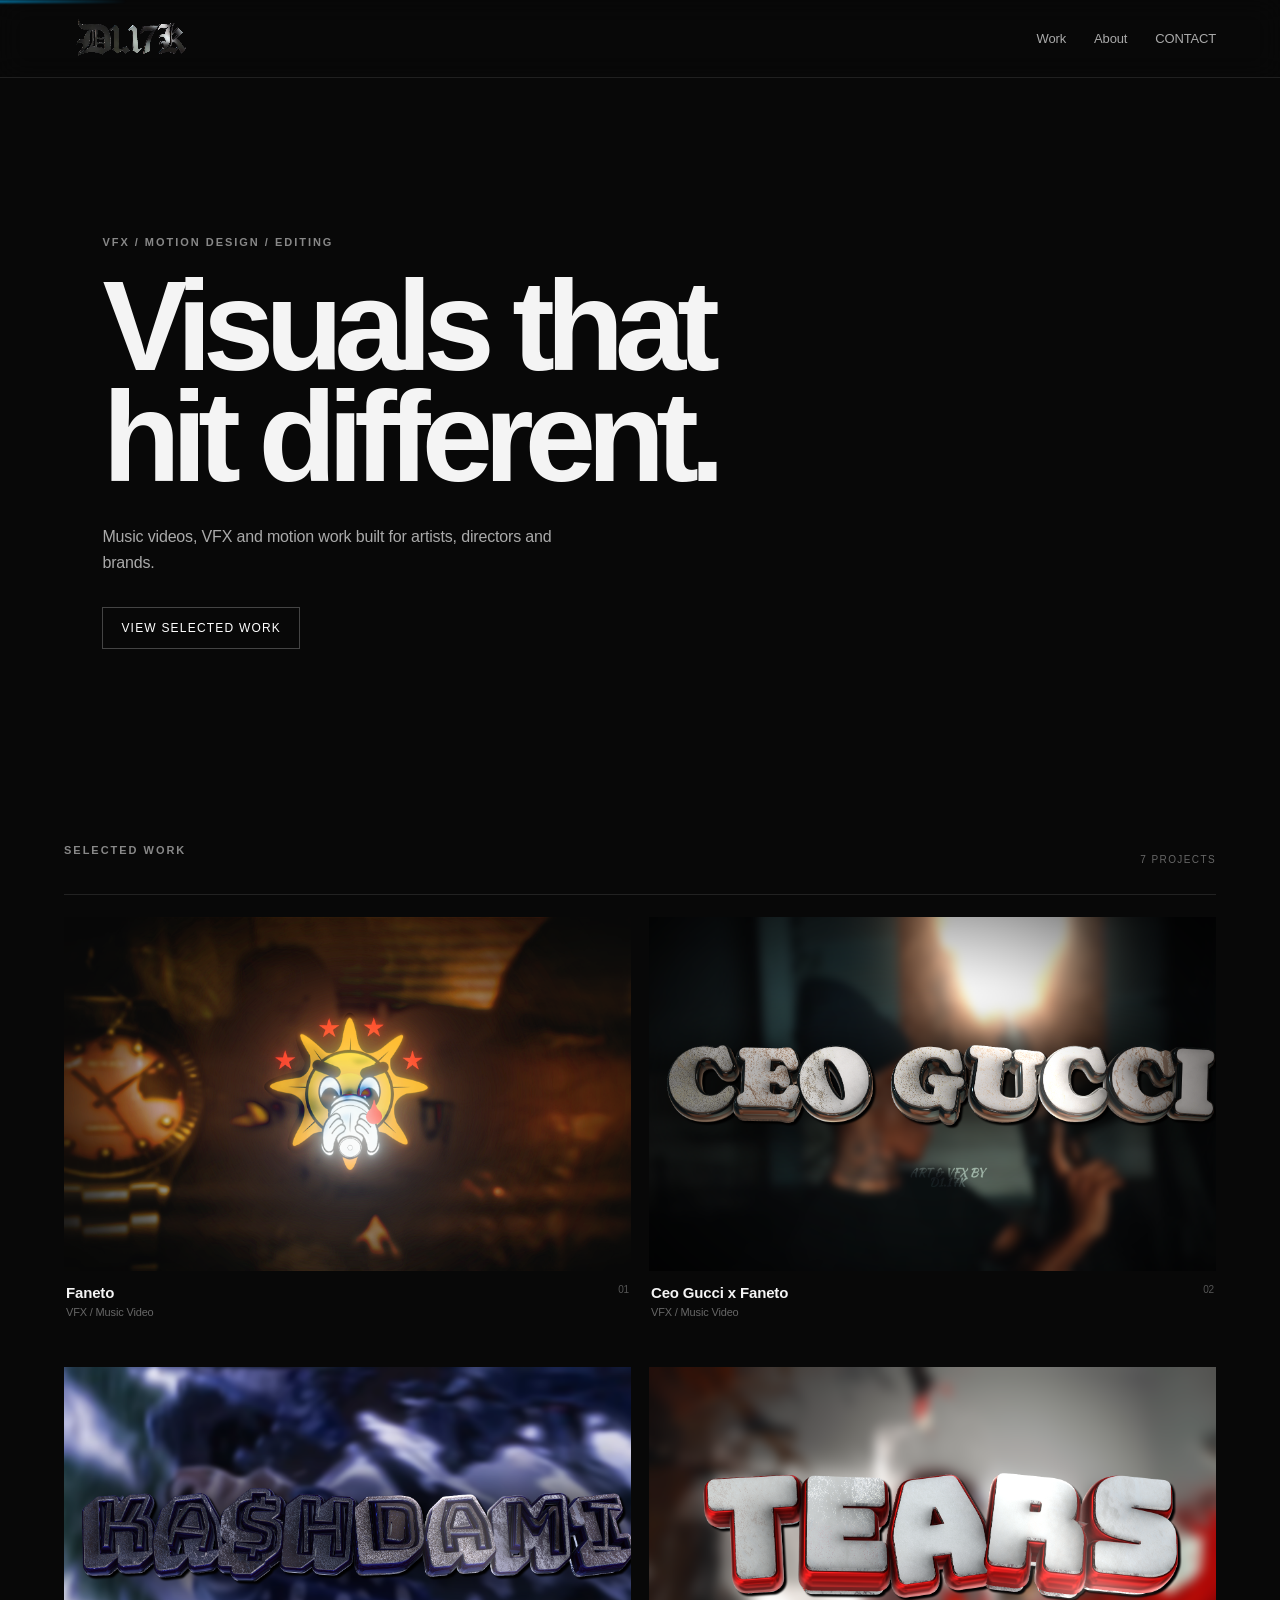
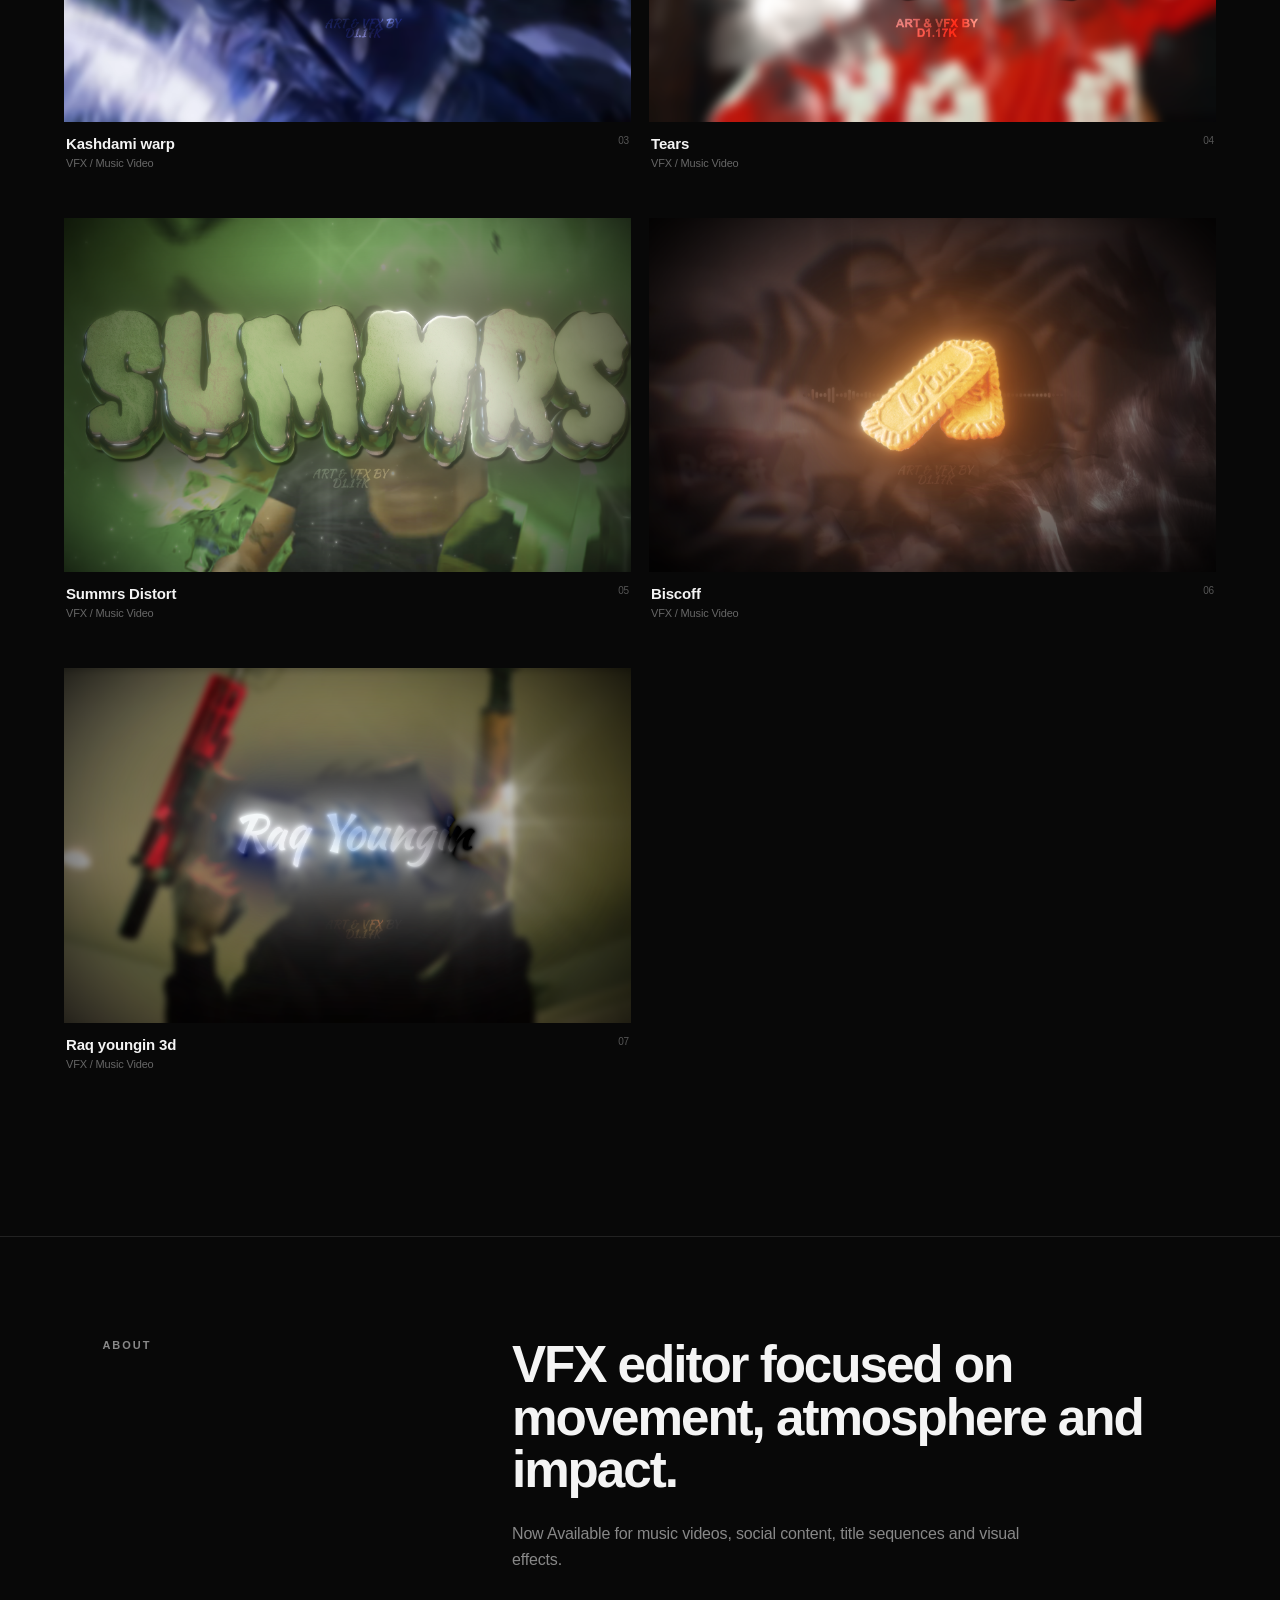
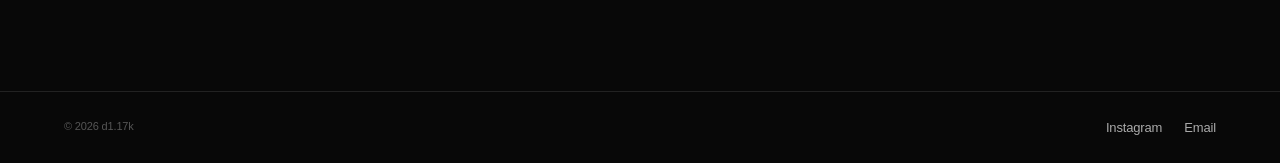
==== commit bd283882: "Update index.html" ====
--- a/index.html
+++ b/index.html
@@ -3,7 +3,7 @@
 <head>
   <meta charset="utf-8">
   <meta name="viewport" content="width=device-width, initial-scale=1">
-  <title>d1.17k — VFX/Motion</title>
+  <title>d1.17k</title>
   <link rel="icon" type="image/png" href="favicon.png">
   <meta name="description" content="VFX, motion design and music video work by d1.17k">
   <link rel="stylesheet" href="style.css">
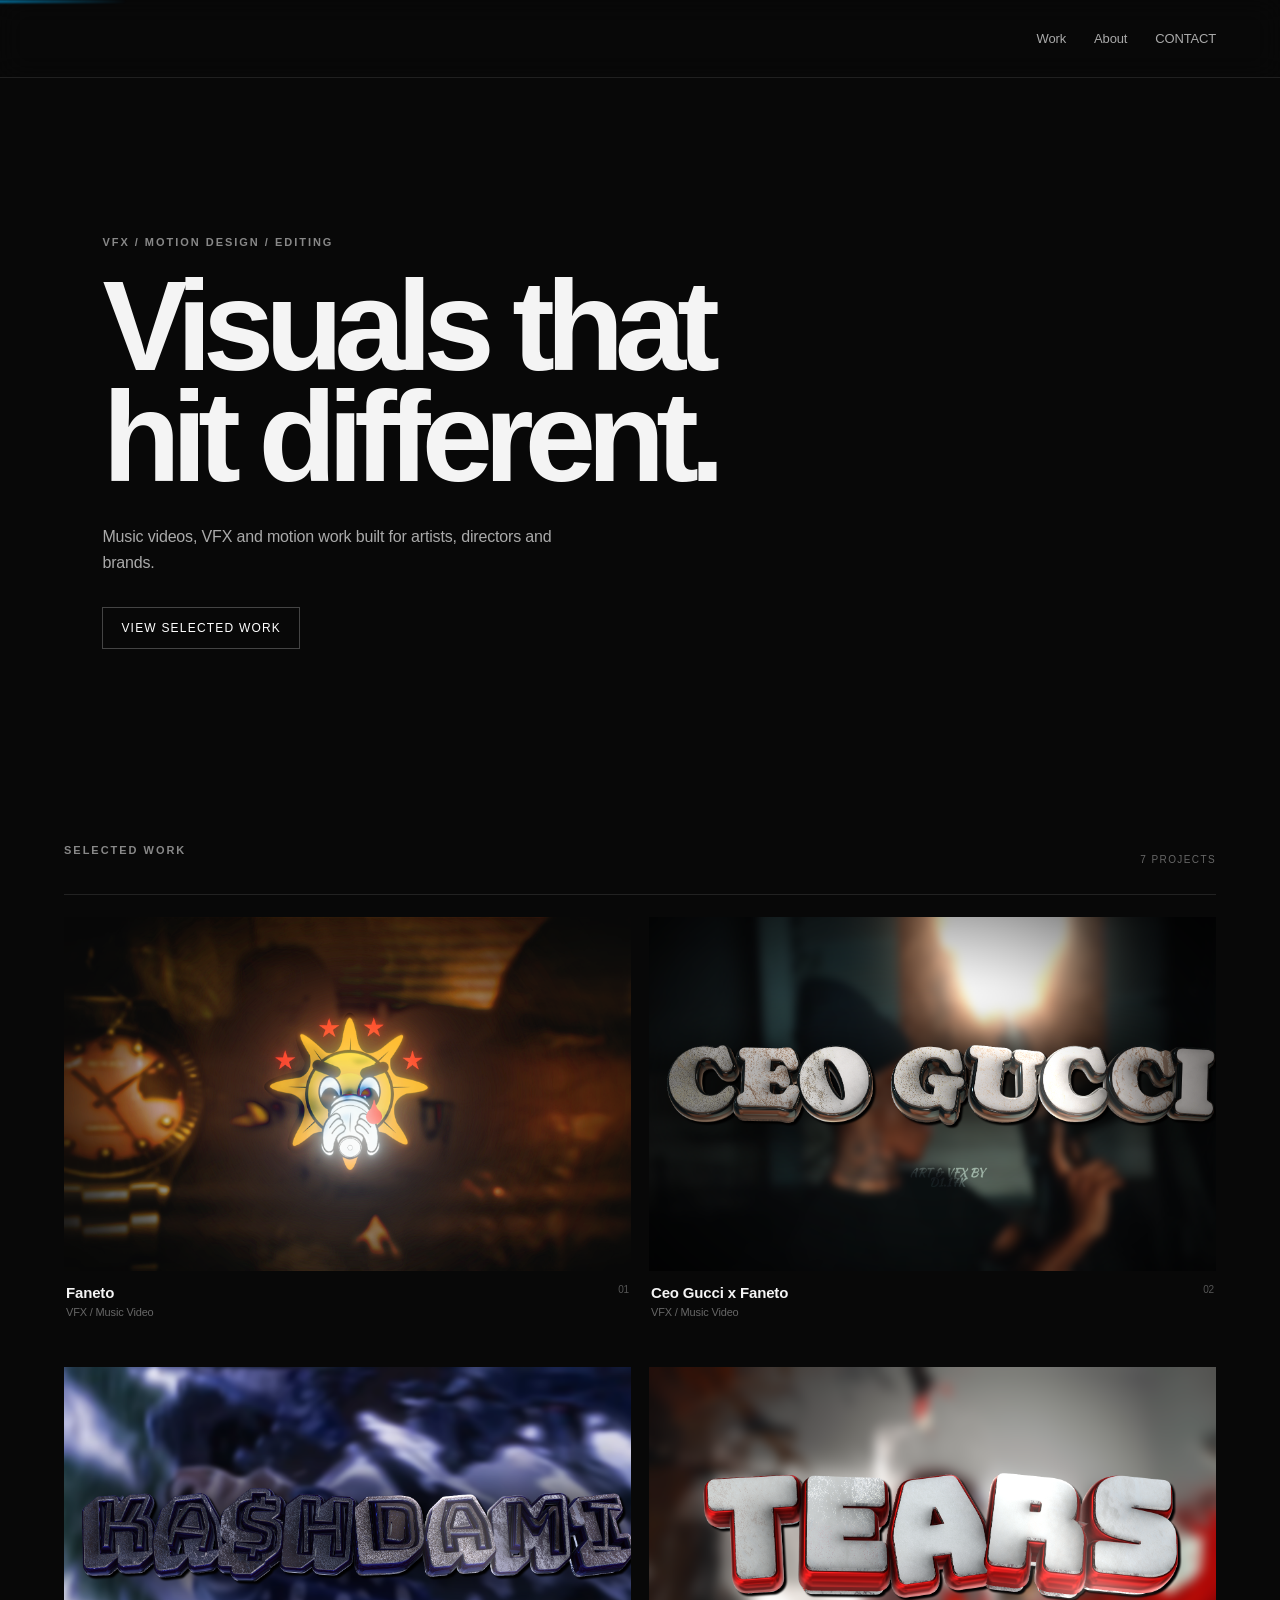
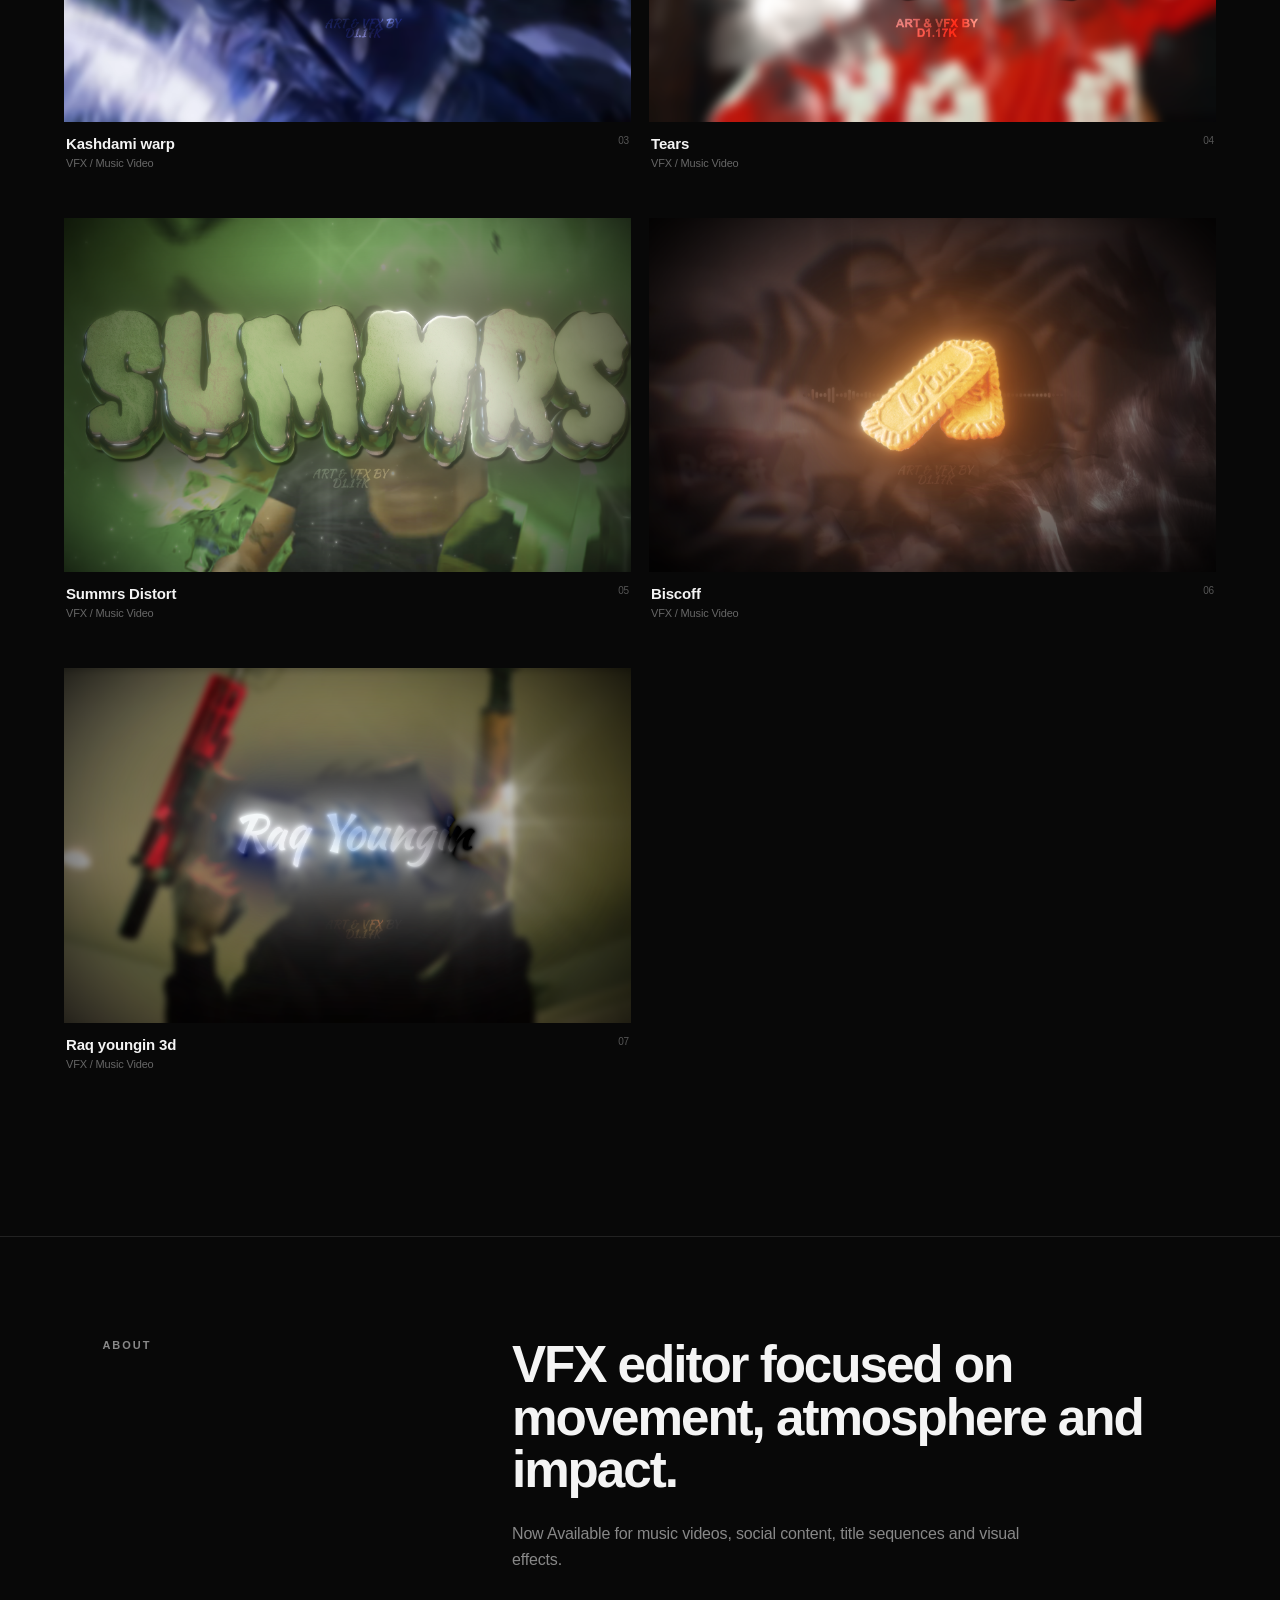
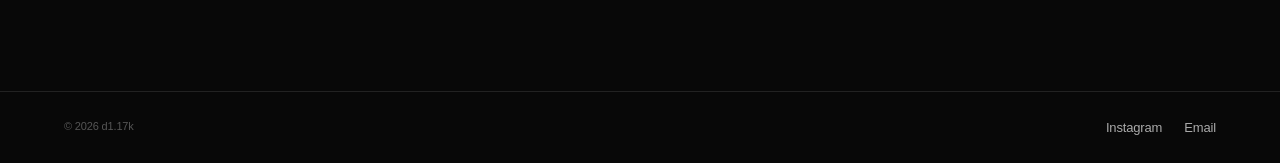
==== commit ca8255e7: "Merge branch 'main' of https://github.com/d117k/d1.17k" ====
--- a/index.html
+++ b/index.html
@@ -3,7 +3,7 @@
 <head>
   <meta charset="utf-8">
   <meta name="viewport" content="width=device-width, initial-scale=1">
-  <title>d1.17k</title>
+  <title>d1.17k — VFX/Motion</title>
   <link rel="icon" type="image/png" href="favicon.png">
   <meta name="description" content="VFX, motion design and music video work by d1.17k">
   <link rel="stylesheet" href="style.css">
@@ -12,7 +12,7 @@
   <header class="nav">
     <a class="logo" href="#">
 <video autoplay muted loop playsinline>
-  <source src="videos/logo.webm" type="video/webm">
+  <source src="videos/logov.webm" type="video/webm">
 </video>
 </a>
     <nav>
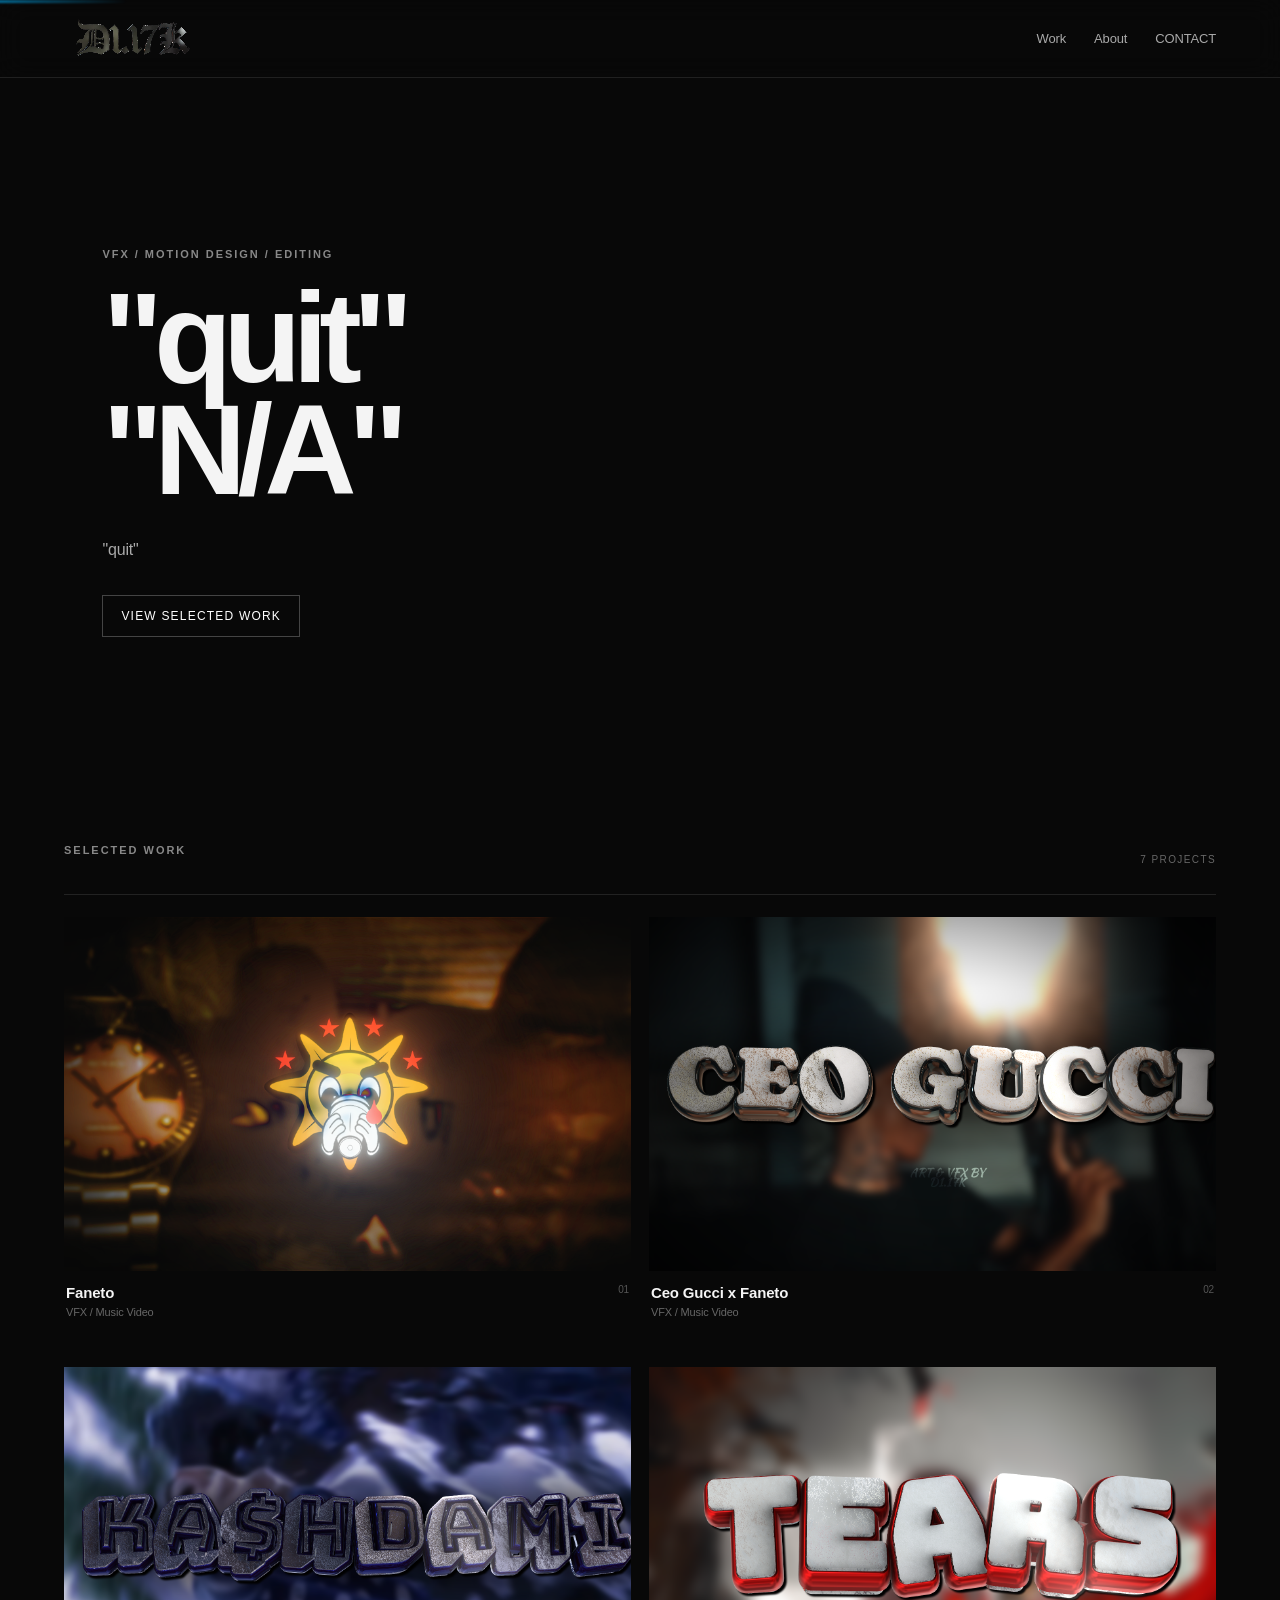
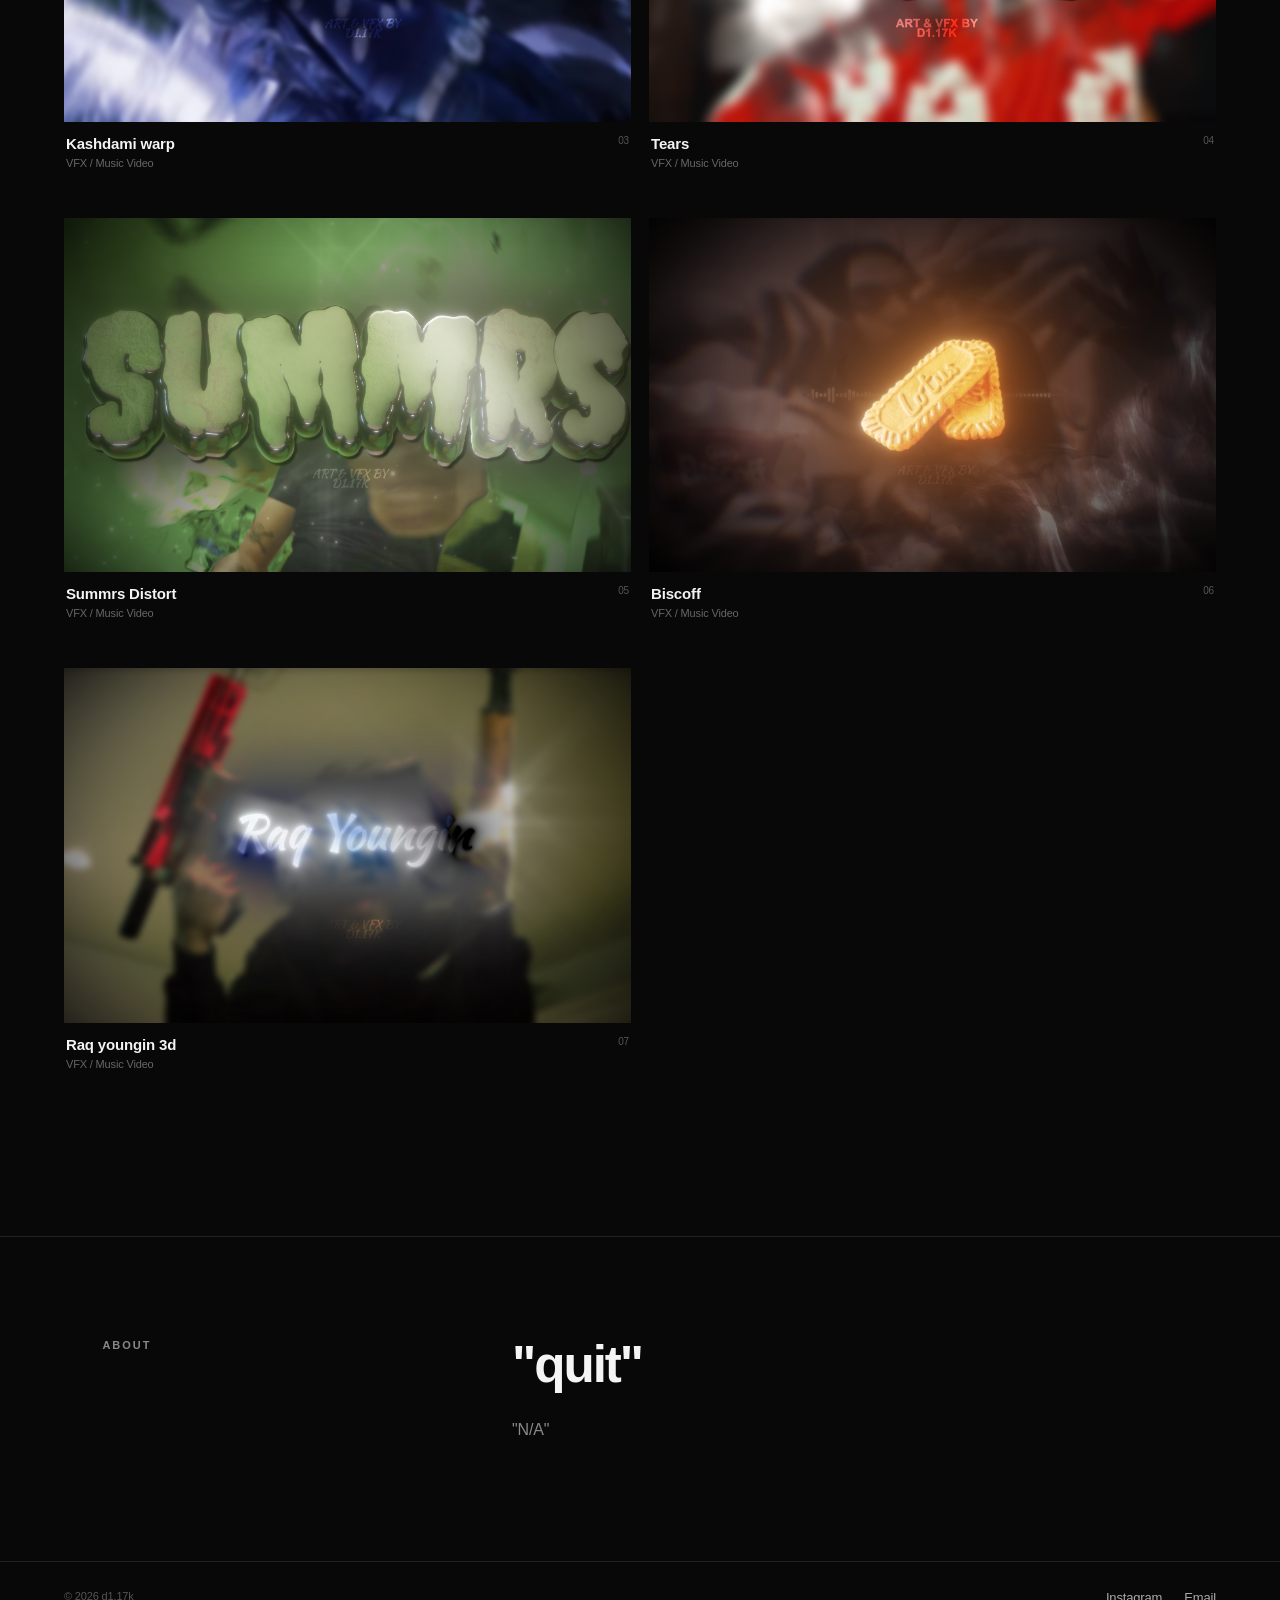
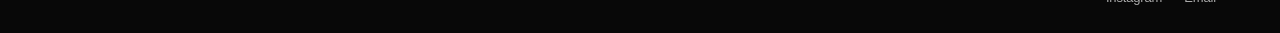
==== commit 874fb71a: "Update index.html" ====
--- a/index.html
+++ b/index.html
@@ -3,7 +3,7 @@
 <head>
   <meta charset="utf-8">
   <meta name="viewport" content="width=device-width, initial-scale=1">
-  <title>d1.17k — VFX/Motion</title>
+  <title>d1.17k</title>
   <link rel="icon" type="image/png" href="favicon.png">
   <meta name="description" content="VFX, motion design and music video work by d1.17k">
   <link rel="stylesheet" href="style.css">
@@ -12,7 +12,7 @@
   <header class="nav">
     <a class="logo" href="#">
 <video autoplay muted loop playsinline>
-  <source src="videos/logov.webm" type="video/webm">
+  <source src="videos/logo.webm" type="video/webm">
 </video>
 </a>
     <nav>
@@ -25,8 +25,8 @@
   <main>
     <section class="hero">
       <p class="eyebrow">VFX / MOTION DESIGN / EDITING</p>
-      <h1>Visuals that<br><span>hit different.</span></h1>
-      <p class="intro">Music videos, VFX and motion work built for artists, directors and brands.</p>
+      <h1>"quit"<br><span>"N/A"</span></h1>
+      <p class="intro">"quit"</p>
       <a class="button" href="#work">View selected work</a>
     </section>
 
@@ -41,8 +41,8 @@
     <section id="about" class="about">
       <p class="eyebrow">ABOUT</p>
       <div>
-        <h2>VFX editor focused on movement, atmosphere and impact.</h2>
-        <p>Now Available for music videos, social content, title sequences and visual effects.</p>
+        <h2>"quit"</h2>
+        <p>"N/A"</p>
       </div>
     </section>
   </main>
